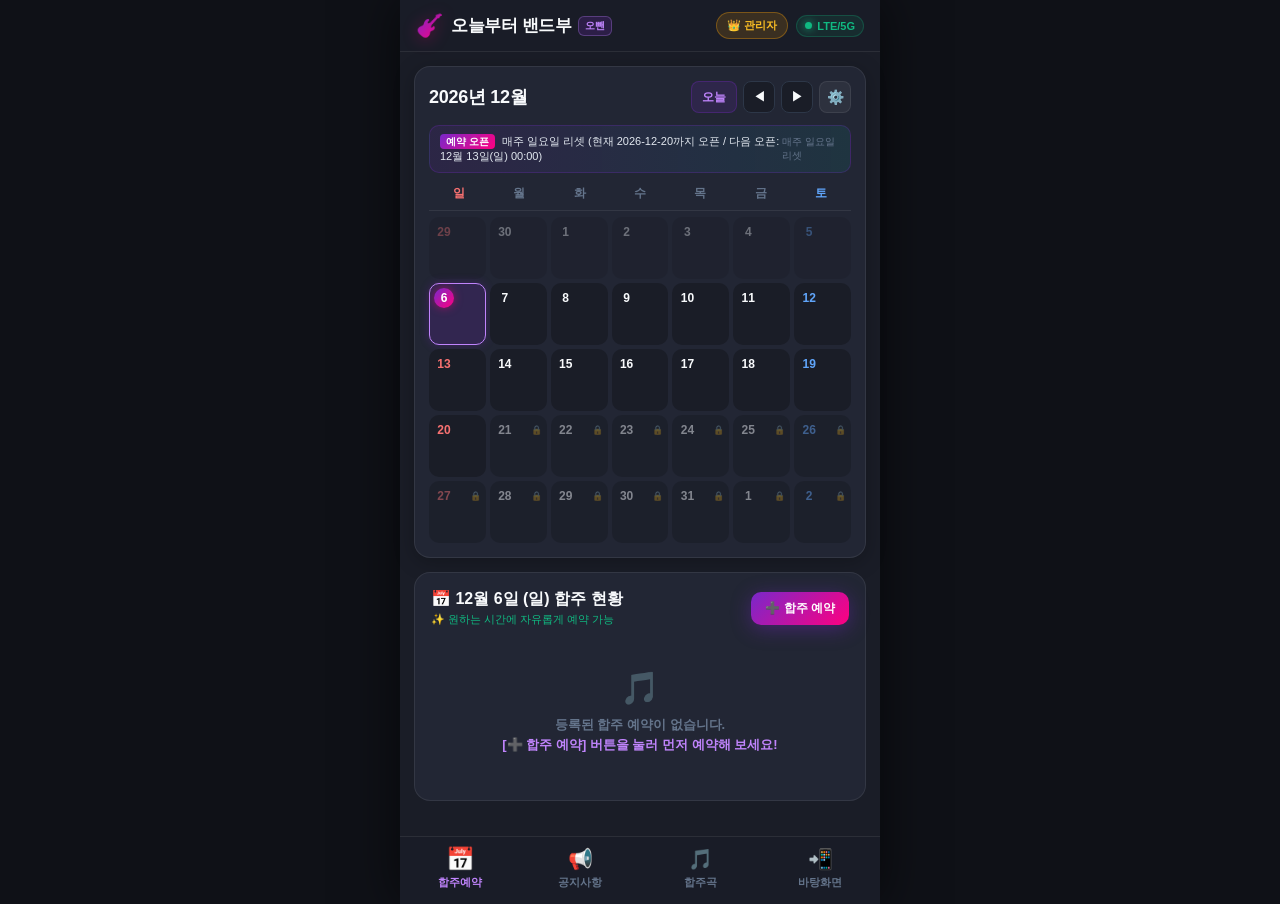
==== docs/index.html @ ef5bb864 "feat: host on GitHub Pages (/docs) for 0s cold-start instant loading without sleep mode" ====
<!DOCTYPE html>
<html lang="ko">
<head>
  <meta charset="UTF-8">
  <meta name="viewport" content="width=device-width, initial-scale=1.0, maximum-scale=5.0, user-scalable=yes, viewport-fit=cover">
  <title>오늘부터 밴드부 (오뺀) - 모바일 전용</title>
  <meta name="theme-color" content="#1a1d27">
  <link rel="icon" type="image/png" sizes="192x192" href="./icon-192.png">
  <link rel="apple-touch-icon" href="./apple-touch-icon.png">
  <link rel="apple-touch-icon" sizes="180x180" href="./apple-touch-icon.png">
  <link rel="apple-touch-icon" sizes="192x192" href="./icon-192.png">
  <link rel="stylesheet" href="style.css">
  <!-- 카카오톡 인앱 브라우저 감지 시 외부 브라우저(크롬/사파리)로 즉시 자동 탈출 -->
  <script>
    (function() {
      var ua = navigator.userAgent || '';
      var isApple = /iPhone|iPad|iPod/i.test(ua) || (/Macintosh/i.test(ua) && navigator.maxTouchPoints > 1);
      if (/KAKAOTALK/i.test(ua)) {
        var currentUrl = window.location.href;
        if (isApple) {
          window.location.href = 'kakaotalk://web/openExternal?url=' + encodeURIComponent(currentUrl);
          setTimeout(function() {
            try { window.location.href = 'kakaoweb://closeBrowser'; } catch(e) {}
          }, 300);
        } else if (/Android/i.test(ua)) {
          var cleanUrl = currentUrl.replace(/^https?:\/\//i, '');
          window.location.href = 'intent://' + cleanUrl + '#Intent;scheme=https;action=android.intent.action.VIEW;category=android.intent.category.BROWSABLE;package=com.android.chrome;end';
        }
      }
    })();
  </script>
</head>
<body>
  <div class="mobile-container">
    <!-- 카카오톡 인앱 브라우저 특별 알림 바 -->
    <div id="kakaoTopNoticeBar" style="display:none; background: linear-gradient(135deg, #fee500, #facc15); color: #111; padding: 10px 14px; margin: 10px 12px; border-radius: 12px; font-weight: 700; font-size: 13px; box-shadow: 0 4px 14px rgba(0,0,0,0.3); align-items: center; justify-content: space-between; gap: 8px;">
      <div style="line-height: 1.35;">
        <div>💬 카톡 브라우저 감지됨</div>
        <div style="font-size: 11px; font-weight: 500; color: #334155;">홈 화면 바로가기 자동 설치를 위해 전용 브라우저로 이동합니다.</div>
      </div>
      <button type="button" onclick="escapeKakaoToExternalBrowser()" style="background:#000; color:#fff; border:none; padding:7px 12px; border-radius:8px; font-weight:700; font-size:12px; white-space:nowrap; cursor:pointer;">
        🚀 전용 브라우저로 열기
      </button>
    </div>

    <!-- 상단 헤더 -->
    <header class="app-header">
      <div class="brand-wrapper">
        <div class="brand-logo">🎸</div>
        <div>
          <div style="display:flex; align-items:center; gap:6px;">
            <span class="brand-title">오늘부터 밴드부</span>
            <span class="brand-badge">오뺀</span>
          </div>
        </div>
      </div>
      <div class="header-actions-group">
        <button class="btn-admin-header" id="btnAdminLogin" onclick="openAdminLoginModal()">
          <span>👑 관리자</span>
        </button>
        <div class="admin-header-active" id="adminHeaderBadge">
          <span class="admin-badge-glow">👑 관리자 ON</span>
          <button class="btn-admin-config" onclick="openSettingsModal()" title="예약 오픈 기간 설정">⚙️ 기간설정</button>
          <button class="btn-admin-logout" onclick="logoutAdmin()">해제</button>
        </div>
        <div class="header-status" id="connectionStatus" onclick="openShareModal()">
          <span class="status-dot"></span>
          <span id="statusText">LTE/5G</span>
        </div>
      </div>
    </header>

    <!-- 1. 합주실 예약 탭 (월간 달력 그리드) -->
    <main id="tab-reservation" class="tab-content active">
      <!-- 캘린더 카드 -->
      <div class="calendar-card">
        <div class="calendar-nav-bar">
          <div class="calendar-month-title" id="calMonthTitle">2026년 10월</div>
          <div class="calendar-nav-controls">
            <button class="cal-today-btn" onclick="goToToday()">오늘</button>
            <button class="cal-nav-btn" onclick="changeMonth(-1)">◀</button>
            <button class="cal-nav-btn" onclick="changeMonth(1)">▶</button>
            <button class="cal-settings-btn" title="예약 기간 조건 설정" onclick="openSettingsModal()">⚙️</button>
          </div>
        </div>

        <!-- 예약 오픈 윈도우 안내 배너 -->
        <div class="calendar-window-info">
          <div>
            <span class="window-badge">예약 오픈</span>
            <span style="margin-left:4px;" id="windowNoticeText">일요일 기준 2주(다음 주 토요일까지)</span>
          </div>
          <div style="font-size:10px; color:var(--text-dim);">매주 일요일 리셋</div>
        </div>

        <!-- 요일 헤더 -->
        <div class="calendar-weekdays">
          <div>일</div>
          <div>월</div>
          <div>화</div>
          <div>수</div>
          <div>목</div>
          <div>금</div>
          <div>토</div>
        </div>

        <!-- 날짜 그리드 -->
        <div class="calendar-days-grid" id="calDaysGrid">
          <!-- JS로 동적 렌더링 -->
        </div>
      </div>

      <!-- 선택된 일자 상세 현황 패널 -->
      <div class="day-detail-panel">
        <div class="day-detail-header">
          <div>
            <div class="day-detail-title" id="selectedDateTitle">📅 예약 현황</div>
            <div class="day-detail-sub" id="selectedDateSub">일자를 선택해 주세요</div>
          </div>
          <button class="btn-book-primary" id="btnBookSlot" onclick="openBookingModalForSelectedDate()">
            <span>➕ 합주 예약</span>
          </button>
        </div>

        <!-- 예약 타임라인 목록 -->
        <div class="timeline-card-list" id="dayTimelineList">
          <div class="empty-state">
            <div class="empty-icon">⏳</div>
            <div class="empty-text">합주실 예약 일정을 불러오는 중입니다...</div>
          </div>
        </div>
      </div>
    </main>

    <!-- 2. 공지사항 탭 -->
    <main id="tab-notices" class="tab-content">
      <div class="section-header">
        <div class="section-title">📢 밴드부 공지사항</div>
        <button class="section-action-btn" onclick="openNoticeModal()">
          <span>✏️ 공지 작성</span>
        </button>
      </div>
      <div class="notice-list" id="noticeList">
        <!-- JS 렌더링 -->
      </div>
    </main>

    <!-- 3. 합주곡(세트리스트) 탭 -->
    <main id="tab-setlist" class="tab-content">
      <div class="section-header">
        <div class="section-title">🎵 합주곡 레퍼토리</div>
        <button class="section-action-btn" onclick="openSetlistModal()">
          <span>➕ 곡 추가</span>
        </button>
      </div>
      <div id="setlistContainer">
        <!-- JS 렌더링 -->
      </div>
    </main>

    <!-- 하단 바텀 네비게이션 바 -->
    <nav class="bottom-nav">
      <div class="nav-item active" data-tab="tab-reservation" onclick="switchTab('tab-reservation', this)">
        <div class="nav-icon">📅</div>
        <div>합주예약</div>
      </div>
      <div class="nav-item" data-tab="tab-notices" onclick="switchTab('tab-notices', this)">
        <div class="nav-icon">📢</div>
        <div>공지사항</div>
      </div>
      <div class="nav-item" data-tab="tab-setlist" onclick="switchTab('tab-setlist', this)">
        <div class="nav-icon">🎵</div>
        <div>합주곡</div>
      </div>
      <div class="nav-item" id="navItemShortcut" onclick="handleShortcutNavClick()">
        <div class="nav-icon">📲</div>
        <div>바탕화면</div>
      </div>
    </nav>
  </div>

  <!-- [모달 1] 합주실 예약 등록 및 수정 모달 (자유 시간 선택 + 팀명 직접 입력) -->
  <div class="modal-overlay" id="bookingModal">
    <div class="bottom-sheet">
      <div class="sheet-header">
        <div class="sheet-title" id="bookingModalTitle">🎸 합주실 예약 등록</div>
        <button class="sheet-close-btn" onclick="closeModal('bookingModal')">✕</button>
      </div>
      <form id="bookingForm" onsubmit="submitBooking(event)">
        <input type="hidden" id="editBookingId" value="">
        <div id="editBookingNotice" style="display:none; margin-bottom:12px; padding:10px 12px; border-radius:10px; background:rgba(56, 189, 248, 0.12); border:1px solid rgba(56, 189, 248, 0.4); font-size:12px; color:#38bdf8; font-weight:700; line-height:1.5;">
          ✏️ 예약 시 설정한 <strong>4자리 비밀번호(PIN)</strong>를 입력하시면 날짜·시간·팀명·예약자명을 자유롭게 수정할 수 있습니다.
        </div>
        <div class="form-group">
          <label class="form-label">예약 날짜</label>
          <input type="date" class="form-input" id="bookDate" onchange="onBookingDateChange()" required>
        </div>

        <!-- 당일 이미 예약된 시간대 알림 박스 -->
        <div id="modalBookedSlotsAlert" style="margin-bottom:12px; font-size:12px; padding:10px 12px; border-radius:10px; background:rgba(255,255,255,0.05); border:1px solid var(--border-light); line-height:1.5;"></div>

        <!-- 자유 시간 선택 -->
        <div class="form-row">
          <div class="form-group">
            <label class="form-label">시작 시간</label>
            <select class="form-select" id="bookStartTime" onchange="onStartTimeChange()" required></select>
          </div>
          <div class="form-group">
            <label class="form-label">종료 시간</label>
            <select class="form-select" id="bookEndTime" onchange="validateSelectedTimeRange()" required></select>
          </div>
        </div>

        <!-- 시간 유효성 및 겹침 안내 메시지 -->
        <div id="timeValidationMessage" style="font-size:12px; font-weight:700; margin-top:-6px; margin-bottom:10px; min-height:18px;"></div>

        <!-- 시간 퀵 선택 버튼 (1시간, 1.5시간, 2시간, 3시간) -->
        <div class="form-group" style="margin-top:-6px;">
          <div style="font-size:11px; color:var(--text-dim); margin-bottom:4px;">⏱️ 예약 이용 시간 빠른 설정</div>
          <div class="time-duration-row">
            <button type="button" class="time-dur-btn" onclick="setQuickDuration(60)">1시간</button>
            <button type="button" class="time-dur-btn" onclick="setQuickDuration(90)">1.5시간</button>
            <button type="button" class="time-dur-btn" onclick="setQuickDuration(120)">2시간</button>
            <button type="button" class="time-dur-btn" onclick="setQuickDuration(180)">3시간</button>
          </div>
        </div>

        <!-- 예약자 이름 & 팀명 직접 입력 -->
        <div class="form-row">
          <div class="form-group">
            <label class="form-label">예약자 성함</label>
            <input type="text" class="form-input" id="bookMemberName" placeholder="예: 홍길동" required>
          </div>
          <div class="form-group">
            <div style="display:flex; justify-content:space-between; align-items:center; margin-bottom:4px;">
              <label class="form-label" style="margin-bottom:0;">팀명</label>
              <button type="button" class="btn-chip-edit" onclick="openTeamChipsModal()" title="팀명 목록 관리자 수정">✏️ 수정</button>
            </div>
            <select class="form-select" id="bookBandTeam" onchange="onBandTeamChange()" required>
              <!-- JS 동적 렌더링 -->
            </select>
          </div>
        </div>

        <div class="form-group">
          <label class="form-label" id="bookingPinLabel">🔒 본인 확인 비밀번호 (PIN 숫자 4자리)</label>
          <input type="password" maxlength="4" pattern="\d{4}" class="form-input" id="bookPin" placeholder="수정·취소 시 사용할 숫자 4자리" required>
        </div>

        <button type="submit" class="btn-submit" id="btnSubmitBooking">예약 완료하기</button>
      </form>
    </div>
  </div>

  <!-- [모달 2] 예약 취소 확인 모달 -->
  <div class="modal-overlay" id="cancelModal">
    <div class="bottom-sheet">
      <div class="sheet-header">
        <div class="sheet-title">🗑️ 합주실 예약 취소</div>
        <button class="sheet-close-btn" onclick="closeModal('cancelModal')">✕</button>
      </div>
      <form id="cancelForm" onsubmit="submitCancel(event)">
        <input type="hidden" id="cancelResId">
        <div style="font-size:14px; color:var(--text-sub); margin-bottom:14px;" id="cancelTargetDesc">
          예약을 취소하시겠습니까?
        </div>
        <div class="form-group">
          <label class="form-label">예약 시 등록한 4자리 비밀번호(PIN)</label>
          <input type="password" maxlength="4" pattern="\d{4}" class="form-input" id="cancelPin" placeholder="숫자 4자리" required>
        </div>
        <button type="submit" class="btn-submit" style="background:#ef4444; box-shadow:none;">예약 취소 확인</button>
      </form>
    </div>
  </div>

  <!-- [모달 3] 관리자 예약 조건 설정 모달 (2주 룰 수정) -->
  <div class="modal-overlay" id="settingsModal">
    <div class="bottom-sheet">
      <div class="sheet-header">
        <div class="sheet-title">⚙️ 관리자 예약 기간 조건 설정</div>
        <button class="sheet-close-btn" onclick="closeModal('settingsModal')">✕</button>
      </div>
      <form id="settingsForm" onsubmit="submitSettings(event)">
        <div style="font-size:12px; color:var(--text-sub); margin-bottom:12px; line-height:1.5;">
          매주 일요일에 리셋되어 다음 주까지의 합주실 예약이 순차 오픈되는 기간 규칙을 설정합니다.
        </div>
        <div class="form-group">
          <label class="form-label">예약 오픈 범위 (주차 수)</label>
          <div class="quick-chip-group" style="margin-bottom:8px;">
            <button type="button" class="quick-chip" onclick="document.getElementById('cfgOpenWeeks').value='2'">2주 (기본)</button>
            <button type="button" class="quick-chip" onclick="document.getElementById('cfgOpenWeeks').value='3'">3주 (추천)</button>
            <button type="button" class="quick-chip" onclick="document.getElementById('cfgOpenWeeks').value='4'">4주 (1달)</button>
            <button type="button" class="quick-chip" onclick="document.getElementById('cfgOpenWeeks').value='52'">전체 오픈</button>
          </div>
          <select class="form-select" id="cfgOpenWeeks">
            <option value="1">1주 (당일이 속한 주 토요일까지)</option>
            <option value="2" selected>2주 (달력상 2줄: 이번 주 + 다음 주 토요일까지 / 기본값)</option>
            <option value="3">3주 (달력상 3줄: 다다음 주 토요일까지)</option>
            <option value="4">4주 (달력상 4줄: 한 달 전체)</option>
            <option value="8">8주 (두 달 전체 오픈)</option>
            <option value="52">52주 (1년 전체 상시 오픈)</option>
          </select>
        </div>
        <div class="form-group">
          <label class="form-label">리셋 기준 요일</label>
          <select class="form-select" id="cfgResetDay">
            <option value="0" selected>일요일 (기본값: 매주 일요일에 다음 주 오픈)</option>
            <option value="1">월요일 (매주 월요일에 오픈)</option>
          </select>
        </div>
        <div class="form-group">
          <label class="form-label">🔑 카카오 JavaScript 키 (카톡 바로 연동용)</label>
          <input type="text" class="form-input" id="cfgKakaoJsKey" placeholder="카카오 디벨로퍼스에서 발급받은 JS 키">
          <div style="font-size:11px; color:var(--text-dim); margin-top:4px; line-height:1.4;">
            ※ 등록 시 카카오톡 앱이 직접 실행되어 <strong>채팅방/친구 선택 창</strong>이 바로 열립니다.
          </div>
        </div>
        <div class="form-group">
          <label class="form-label">🔒 관리자 확인 비밀번호 (PIN)</label>
          <input type="password" maxlength="4" class="form-input" id="cfgAdminPin" placeholder="기본 관리자 PIN: 9999" required>
        </div>
        <button type="submit" class="btn-submit">설정 저장하기</button>
      </form>
    </div>
  </div>

  <!-- [모달 4] 새 공지 작성 모달 -->
  <div class="modal-overlay" id="noticeModal">
    <div class="bottom-sheet">
      <div class="sheet-header">
        <div class="sheet-title">📢 새 공지사항 등록</div>
        <button class="sheet-close-btn" onclick="closeModal('noticeModal')">✕</button>
      </div>
      <form id="noticeForm" onsubmit="submitNotice(event)">
        <div class="form-group">
          <label class="form-label">분류</label>
          <select class="form-select" id="noticeCategory">
            <option value="필독">📌 필독</option>
            <option value="합주">🎵 합주 일정</option>
            <option value="회비">💰 회비 공지</option>
            <option value="행사">🎉 공연/행사</option>
            <option value="일반">💬 일반 공지</option>
          </select>
        </div>
        <div class="form-group">
          <label class="form-label">공지 제목</label>
          <input type="text" class="form-input" id="noticeTitle" placeholder="공지 제목을 입력해 주세요" required>
        </div>
        <div class="form-group">
          <label class="form-label">공지 내용</label>
          <textarea class="form-textarea" id="noticeContent" rows="5" placeholder="공지 내용을 입력해 주세요" required></textarea>
        </div>
        <div class="form-row">
          <div class="form-group">
            <label class="form-label">작성자</label>
            <input type="text" class="form-input" id="noticeAuthor" placeholder="예: 밴드장" required>
          </div>
          <div class="form-group">
            <label class="form-label">작성자 PIN (4자리)</label>
            <input type="password" maxlength="4" class="form-input" id="noticePin" placeholder="삭제용 4자리" required>
          </div>
        </div>
        <div class="form-group" style="display:flex; align-items:center; gap:8px;">
          <input type="checkbox" id="noticeIsPinned" style="width:18px; height:18px; accent-color:var(--accent-purple);">
          <label for="noticeIsPinned" style="font-size:13px; font-weight:700;">상단 중요 공지로 고정 (PIN)</label>
        </div>
        <button type="submit" class="btn-submit">공지 등록하기</button>
      </form>
    </div>
  </div>

  <!-- [모달 5] 새 곡 추가 모달 -->
  <div class="modal-overlay" id="setlistModal">
    <div class="bottom-sheet">
      <div class="sheet-header">
        <div class="sheet-title">🎵 연습곡 추가</div>
        <button class="sheet-close-btn" onclick="closeModal('setlistModal')">✕</button>
      </div>
      <form id="setlistForm" onsubmit="submitSetlist(event)">
        <div class="form-row">
          <div class="form-group">
            <label class="form-label">곡명</label>
            <input type="text" class="form-input" id="songTitle" placeholder="예: 나는 나비" required>
          </div>
          <div class="form-group">
            <label class="form-label">아티스트</label>
            <input type="text" class="form-input" id="songArtist" placeholder="예: YB" required>
          </div>
        </div>
        <div class="form-row">
          <div class="form-group">
            <label class="form-label">Key (키)</label>
            <input type="text" class="form-input" id="songKey" placeholder="예: A, 원키">
          </div>
          <div class="form-group">
            <label class="form-label">템포 (BPM)</label>
            <input type="text" class="form-input" id="songTempo" placeholder="예: 130 BPM">
          </div>
        </div>
        <div class="form-group">
          <label class="form-label">유튜브 참고 영상 링크</label>
          <input type="url" class="form-input" id="songYoutube" placeholder="https://www.youtube.com/...">
        </div>
        <div class="form-group">
          <label class="form-label">악보 / 코드 링크</label>
          <input type="url" class="form-input" id="songSheet" placeholder="악보 또는 코드 링크 URL">
        </div>
        <div class="form-group">
          <label class="form-label">파트별 메모</label>
          <input type="text" class="form-input" id="songMemo" placeholder="예: 인트로 건반 솔로, 베이스 드롭">
        </div>
        <button type="submit" class="btn-submit">곡 등록하기</button>
      </form>
    </div>
  </div>

  <!-- [모달 7] LTE/5G 접속 안내 모달 -->
  <div class="modal-overlay" id="shareModal">
    <div class="bottom-sheet">
      <div class="sheet-header">
        <div class="sheet-title">🌐 밴드부 모바일 링크 안내</div>
        <button class="sheet-close-btn" onclick="closeModal('shareModal')">✕</button>
      </div>
      <div style="font-size:13px; line-height:1.6; color:var(--text-sub);">
        <p style="margin-bottom:10px;">
          <strong style="color:var(--text-main);">🔒 인프라 100% 완전 분리:</strong><br>
          기존 배송스케줄 시스템과 일절 간섭 없는 24시간 독립 클라우드 서버입니다.
        </p>
        <div style="background:var(--bg-secondary); border:1px solid var(--border-color); border-radius:10px; padding:12px; margin-bottom:12px;">
          <div style="font-size:12px; font-weight:700; color:var(--accent-cyan); margin-bottom:4px;">📱 현재 접속 중인 링크</div>
          <div style="font-size:12px; color:var(--text-main); word-break:break-all;" id="cloudUrlDisplay">
            브라우저 주소창 링크를 복사하여 밴드부 단톡방에 공유하세요!
          </div>
        </div>
      </div>
    </div>
  </div>

  <!-- [모달 8] 관리자 모드 인증 모달 -->
  <div class="modal-overlay" id="adminLoginModal">
    <div class="bottom-sheet">
      <div class="sheet-header">
        <div class="sheet-title">👑 관리자 모드 활성화</div>
        <button class="sheet-close-btn" onclick="closeModal('adminLoginModal')">✕</button>
      </div>
      <form id="adminLoginForm" onsubmit="submitAdminLogin(event)">
        <div style="font-size:13px; color:var(--text-sub); margin-bottom:14px; line-height:1.5;">
          관리자 비밀번호를 입력하시면 <strong>합주 강제 취소</strong> 및 <strong>예약 오픈 기간 설정</strong> 권한이 활성화됩니다.
        </div>
        <div class="form-group">
          <label class="form-label">관리자 비밀번호 (PIN)</label>
          <input type="password" maxlength="4" class="form-input" id="adminInputPin" placeholder="기본 PIN: 9999" required autofocus>
        </div>
        <button type="submit" class="btn-submit" style="background:linear-gradient(135deg, #f59e0b 0%, #ef4444 100%);">관리자 모드 실행</button>
      </form>
    </div>
  </div>

  <!-- [모달 9] 팀명 빠른 선택 메뉴 수정 모달 -->
  <div class="modal-overlay" id="teamChipsModal">
    <div class="bottom-sheet">
      <div class="sheet-header">
        <div class="sheet-title">🏷️ 팀명 빠른 선택 메뉴 수정</div>
        <button class="sheet-close-btn" onclick="closeModal('teamChipsModal')">✕</button>
      </div>
      <form id="teamChipsForm" onsubmit="submitTeamChips(event)">
        <div style="font-size:12px; color:var(--text-sub); margin-bottom:12px; line-height:1.5;">
          합주실 예약 창에 노출될 팀명 버튼 목록을 <strong>쉼표(,)</strong>로 구분하여 입력해 주세요.<br>
          (예: <code>전체합주, 정기 1팀, 주말팀, A팀, 개인연습</code>)
        </div>
        <div class="form-group">
          <label class="form-label">팀명/소속 메뉴 목록 (쉼표 구분)</label>
          <textarea class="form-input" id="inputQuickTeams" rows="3" placeholder="예: 전체합주, 정기 1팀, 주말팀, A팀, 개인연습" required style="resize:none; font-size:13px; line-height:1.5;"></textarea>
        </div>
        <div class="form-group" id="groupTeamChipsPin">
          <label class="form-label">🔒 관리자 확인 비밀번호 (PIN)</label>
          <input type="password" maxlength="4" class="form-input" id="inputTeamChipsPin" placeholder="기본 관리자 PIN: 9999" required>
        </div>
        <button type="submit" class="btn-submit">메뉴 저장하기</button>
      </form>
    </div>
  </div>

  <!-- [모달 10] 합주실 예약 완료 및 카카오톡 공유 모달 -->
  <div class="modal-overlay" id="bookingSuccessModal">
    <div class="bottom-sheet" style="text-align: center;">
      <div class="sheet-header" style="justify-content: center; position: relative;">
        <div class="sheet-title" style="font-size: 18px; color: var(--accent-cyan);">🎉 합주실 예약 완료!</div>
        <button class="sheet-close-btn" style="position: absolute; right: 0;" onclick="closeModal('bookingSuccessModal')">✕</button>
      </div>
      <div class="booking-success-card" id="bookingSuccessSummary">
        <!-- JS 동적 렌더링 -->
      </div>
      <div style="display: flex; flex-direction: column; gap: 10px; margin-top: 18px;">
        <button type="button" class="btn-kakao-share" onclick="shareCurrentBookingSuccess()">
          <span style="font-size: 17px;">💬</span> 카카오톡으로 공유하기
        </button>
        <button type="button" class="btn-close-gray" onclick="closeModal('bookingSuccessModal')">
          닫기
        </button>
      </div>
    </div>
  </div>

  <!-- [모달 8] 바탕화면 바로가기 선택 모달 (순수 크롬 바로가기 / 사파리 바로가기) -->
  <div class="modal-overlay" id="shortcutModal">
    <div class="bottom-sheet shortcut-sheet">
      <div class="sheet-header">
        <div class="sheet-title">📲 바탕화면 바로가기 추가</div>
        <button class="sheet-close" onclick="closeModal('shortcutModal')">✕</button>
      </div>
      <div class="modal-body" style="padding: 16px 20px 24px;">
        <div class="shortcut-hero-card">
          <img src="./icon.svg" alt="오뺀" class="shortcut-hero-icon">
          <div class="shortcut-hero-info">
            <div class="shortcut-hero-title">오늘부터 밴드부 (오뺀)</div>
            <div class="shortcut-hero-sub">앱 설치 없이, 크롬·사파리 브라우저 바로가기로 바탕화면에 깔끔하게 등록됩니다.</div>
          </div>
        </div>

        <!-- 카카오톡 인앱 브라우저 특별 알림 -->
        <div class="shortcut-kakao-tip" id="shortcutKakaoTip" style="display: none; margin-top: 10px;">
          <div style="font-size: 13px; font-weight: 800; color: #facc15; margin-bottom: 4px;">
            💬 카카오톡 인앱 브라우저 감지됨
          </div>
          <div style="font-size: 12px; color: #cbd5e1; line-height: 1.5;">
            아래 버튼을 누르시면 크롬/사파리로 자동 이동합니다!
          </div>
        </div>

        <!-- 순수 바로가기 선택창: 1. 크롬 바로가기 / 2. 사파리 바로가기 -->
        <div class="shortcut-choice-container" style="display: flex; flex-direction: column; gap: 12px; margin: 16px 0 14px;">
          <!-- 1. 크롬 바로가기 -->
          <button type="button" class="btn-shortcut-option-chrome" id="btnAutoInstall" onclick="executeChromeShortcut()">
            <span style="font-size: 26px;" id="btnAutoInstallIcon">🌐</span>
            <div style="flex: 1; text-align: left;">
              <div style="font-size: 16px; font-weight: 800; color: #4ade80;" id="btnAutoInstallText">크롬 바로가기</div>
              <div style="font-size: 12px; color: #cbd5e1; margin-top: 2px;">앱 설치 없이 크롬 마크가 달린 순수 바로가기 추가</div>
            </div>
            <span style="font-size: 16px; color: #4ade80; opacity: 0.9;">➔</span>
          </button>

          <!-- 2. 사파리 바로가기 -->
          <button type="button" class="btn-shortcut-option-safari" id="btnSafariShortcut" onclick="executeSafariShortcut()">
            <span style="font-size: 26px;">🍎</span>
            <div style="flex: 1; text-align: left;">
              <div style="font-size: 16px; font-weight: 800; color: #38bdf8;">사파리 바로가기</div>
              <div style="font-size: 12px; color: #cbd5e1; margin-top: 2px;">아이폰/아이패드 사파리 홈 화면 추가 이미지 보기</div>
            </div>
            <span style="font-size: 16px; color: #38bdf8; opacity: 0.9;">➔</span>
          </button>
        </div>

        <!-- 보조 안내 토글 (WTT 호환 유지) -->
        <button type="button" class="btn-shortcut-action-guide" id="btnToggleGuide" onclick="toggleShortcutGuide()" style="display:none;">
          <span id="guideArrowIcon">▼</span>
        </button>
        <div class="shortcut-guide-box" id="shortcutGuideBox" style="display: none;"></div>

        <button type="button" class="btn-shortcut-secondary" onclick="closeModal('shortcutModal')">
          닫기
        </button>
      </div>
    </div>
  </div>

  <!-- [모달 9] 사파리 바로가기 스크린샷 모달 (1번 스크린샷 표출 + 터치 확대 지원) -->
  <div class="modal-overlay" id="iosInstallGuideModal">
    <div class="bottom-sheet ios-guide-sheet" style="max-height: 94vh; overflow-y: auto; max-width: 540px; width: 100%;">
      <div class="sheet-header" style="padding: 14px 14px 10px;">
        <div class="sheet-title">🍎 사파리(Safari) 바로가기 추가 방법</div>
        <button class="sheet-close" onclick="closeModal('iosInstallGuideModal')">✕</button>
      </div>
      <div class="modal-body" style="padding: 10px 10px 20px; text-align: center;">
        <div id="iosKakaoAlert" style="display: none; background: linear-gradient(135deg, #fee500, #facc15); color: #000; padding: 12px 14px; border-radius: 12px; margin-bottom: 12px; text-align: left;">
          <div style="font-size: 13px; font-weight: 800; margin-bottom: 6px;">💬 카톡에서는 사파리로 먼저 열어주세요!</div>
          <button type="button" onclick="escapeKakaoToExternalBrowser('safari')" style="width: 100%; background: #000; color: #fff; border: none; padding: 10px; border-radius: 8px; font-weight: 800; font-size: 13px; cursor: pointer;">
            🚀 사파리(Safari)로 바로 열기
          </button>
        </div>

        <div style="font-size: 14px; font-weight: 800; color: #38bdf8; margin-bottom: 8px;">
          1번 [공유 📤] 터치 ➔ 2번 [+ 홈 화면에 추가] 터치!
        </div>

        <!-- 확대 안내 및 원터치 확대 버튼 -->
        <div style="display: flex; gap: 8px; justify-content: center; margin-bottom: 8px;">
          <button type="button" class="btn-manual-zoom-trigger" onclick="openImageZoom('./safari-guide.jpg', '사파리 바로가기 추가 방법 (우측 메뉴 확대)', 2.2, 'right')">
            🔍 1·2번 표시 부분 크게 확대보기
          </button>
          <button type="button" class="btn-manual-zoom-trigger secondary" onclick="openImageZoom('./safari-guide.jpg', '사파리 바로가기 추가 방법', 1.5, 'center')">
            🖼️ 전체 사진 확대
          </button>
        </div>

        <!-- 사용자 첨부 1번 스크린샷 (좌측 불필요한 여백 제거 후 핵심 메뉴 1.6배 크게 기본 표출 + 터치 시 전체화면 확대 뷰어 실행) -->
        <div class="manual-zoomable-card" onclick="openImageZoom('./safari-guide.jpg', '사파리 바로가기 추가 방법 (우측 메뉴 확대)', 2.2, 'right')" style="border-radius: 14px; overflow: hidden; border: 2px solid rgba(56, 189, 248, 0.65); box-shadow: 0 8px 25px rgba(0, 0, 0, 0.5); margin-bottom: 14px; background: #000; position: relative; cursor: zoom-in;">
          <img src="./safari-guide.jpg" alt="사파리 바로가기 추가 방법 스크린샷" style="width: 158%; max-width: none; margin-left: -58%; height: auto; display: block;">
          <div class="manual-zoom-badge">🔍 사진을 터치하면 전체화면으로 확대됩니다</div>
        </div>

        <button type="button" class="btn-shortcut-primary" onclick="closeModal('iosInstallGuideModal')" style="margin-top: 4px;">
          확인 (닫기)
        </button>
      </div>
    </div>
  </div>

  <!-- [모달 11] 크롬(Chrome) 순수 바로가기 안내 모달 (첨부 3단계 스크린샷 표출 + 터치 확대 지원) -->
  <iframe id="iosProfileDownloadFrame" style="display:none; width:0; height:0; border:0;"></iframe>
  <div class="modal-overlay" id="iosProfileCompleteModal">
    <div class="bottom-sheet ios-guide-sheet" style="max-height: 94vh; overflow-y: auto; max-width: 540px; width: 100%;">
      <div class="sheet-header" style="padding: 14px 14px 10px;">
        <div class="sheet-title">🌐 크롬(Chrome) 바로가기 추가 방법</div>
        <button class="sheet-close" onclick="closeModal('iosProfileCompleteModal')">✕</button>
      </div>
      <div class="modal-body" style="padding: 10px 10px 20px; text-align: center;">
        <div style="font-size: 12px; font-weight: 700; color: #fde047; background: rgba(250, 204, 21, 0.12); border: 1px solid rgba(250, 204, 21, 0.35); border-radius: 10px; padding: 8px 10px; margin-bottom: 12px;">
          🔍 각 설명 사진을 터치하시면 전체화면으로 크게 확대해서 보실 수 있습니다!
        </div>

        <!-- 1단계 스크린샷 -->
        <div style="text-align: left; margin-bottom: 16px;">
          <div style="display: flex; align-items: center; justify-content: space-between; margin-bottom: 6px;">
            <div style="font-size: 14px; font-weight: 800; color: #4ade80;">
              1️⃣ 크롬 우측 상단 점 3개 메뉴 [ ⋮ ] 터치
            </div>
            <button type="button" class="btn-step-zoom" onclick="openImageZoom('./chrome-guide-1.jpg', '1단계: 우측 상단 점 3개 메뉴 [⋮] 터치', 1.8, 'top-right')">🔍 확대</button>
          </div>
          <div class="manual-zoomable-card" onclick="openImageZoom('./chrome-guide-1.jpg', '1단계: 우측 상단 점 3개 메뉴 [⋮] 터치', 1.8, 'top-right')" style="border-radius: 12px; overflow: hidden; border: 2px solid rgba(74, 222, 128, 0.55); box-shadow: 0 6px 20px rgba(0, 0, 0, 0.45); background: #000; position: relative; cursor: zoom-in;">
            <img src="./chrome-guide-1.jpg" alt="1단계: 점 3개 메뉴 터치" style="width: 100%; height: auto; display: block;">
            <div class="manual-zoom-badge">🔍 터치하여 크게 확대</div>
          </div>
        </div>

        <!-- 2단계 스크린샷 -->
        <div style="text-align: left; margin-bottom: 16px;">
          <div style="display: flex; align-items: center; justify-content: space-between; margin-bottom: 6px;">
            <div style="font-size: 14px; font-weight: 800; color: #4ade80;">
              2️⃣ 메뉴에서 [설치 및 바로가기 만들기] 터치
            </div>
            <button type="button" class="btn-step-zoom" onclick="openImageZoom('./chrome-guide-2.jpg', '2단계: [설치 및 바로가기 만들기] 터치', 1.8, 'bottom')">🔍 확대</button>
          </div>
          <div class="manual-zoomable-card" onclick="openImageZoom('./chrome-guide-2.jpg', '2단계: [설치 및 바로가기 만들기] 터치', 1.8, 'bottom')" style="border-radius: 12px; overflow: hidden; border: 2px solid rgba(74, 222, 128, 0.55); box-shadow: 0 6px 20px rgba(0, 0, 0, 0.45); background: #000; position: relative; cursor: zoom-in;">
            <img src="./chrome-guide-2.jpg" alt="2단계: 설치 및 바로가기 만들기 터치" style="width: 100%; height: auto; display: block;">
            <div class="manual-zoom-badge">🔍 터치하여 크게 확대</div>
          </div>
        </div>

        <!-- 3단계 스크린샷 -->
        <div style="text-align: left; margin-bottom: 16px;">
          <div style="display: flex; align-items: center; justify-content: space-between; margin-bottom: 6px;">
            <div style="font-size: 14px; font-weight: 800; color: #4ade80;">
              3️⃣ [바로가기 만들기] 터치!
            </div>
            <button type="button" class="btn-step-zoom" onclick="openImageZoom('./chrome-guide-3.jpg', '3단계: [바로가기 만들기] 터치', 1.8, 'center')">🔍 확대</button>
          </div>
          <div class="manual-zoomable-card" onclick="openImageZoom('./chrome-guide-3.jpg', '3단계: [바로가기 만들기] 터치', 1.8, 'center')" style="border-radius: 12px; overflow: hidden; border: 2px solid rgba(74, 222, 128, 0.55); box-shadow: 0 6px 20px rgba(0, 0, 0, 0.45); background: #000; position: relative; cursor: zoom-in;">
            <img src="./chrome-guide-3.jpg" alt="3단계: 바로가기 만들기 터치" style="width: 100%; height: auto; display: block;">
            <div class="manual-zoom-badge">🔍 터치하여 크게 확대</div>
          </div>
        </div>

        <button type="button" class="btn-shortcut-primary" onclick="closeModal('iosProfileCompleteModal')" style="background: linear-gradient(135deg, #16a34a, #15803d); width: 100%;">
          확인 (닫기)
        </button>
      </div>
    </div>
  </div>

  <!-- [모달 12] 매뉴얼 이미지 전체화면 핀치/터치 줌 뷰어 모달 -->
  <div class="image-zoom-overlay" id="imageZoomModal">
    <div class="image-zoom-header">
      <div class="image-zoom-title" id="imageZoomTitle">🔍 매뉴얼 확대 보기</div>
      <button type="button" class="image-zoom-close" onclick="closeImageZoom()">✕ 닫기</button>
    </div>
    <div class="image-zoom-hint">
      💡 손가락으로 상하좌우 이동하거나 두 손가락/하단 버튼으로 확대·축소하세요
    </div>
    <div class="image-zoom-viewport" id="imageZoomViewport">
      <div class="image-zoom-canvas" id="imageZoomCanvas">
        <img id="imageZoomTarget" src="" alt="확대 이미지" ondblclick="toggleDoubleTapZoom(event)">
      </div>
    </div>
    <div class="image-zoom-controls">
      <button type="button" class="btn-zoom-ctrl" onclick="adjustImageZoom(-0.5)">➖ 축소</button>
      <button type="button" class="btn-zoom-ctrl" id="btnZoomLevelText" onclick="setImageZoom(1)">100%</button>
      <button type="button" class="btn-zoom-ctrl highlight" onclick="setImageZoom(2.2)">🔍 2.2배</button>
      <button type="button" class="btn-zoom-ctrl" onclick="adjustImageZoom(0.6)">➕ 확대</button>
      <button type="button" class="btn-zoom-ctrl close" onclick="closeImageZoom()">닫기</button>
    </div>
  </div>

  <!-- 토스트 알림 메시지 (클립보드 복사 등) -->
  <div id="toastAlert" class="toast-alert"></div>

  <!-- [절전 모드] 서버 트래픽 & 배터리 절약 오버레이 -->
  <div id="sleepModeOverlay" class="sleep-mode-overlay" onclick="wakeFromSleep()">
    <div class="sleep-mode-card">
      <div style="font-size: 40px; margin-bottom: 12px;">🌙</div>
      <div style="font-size: 17px; font-weight: 800; color: var(--accent-cyan); margin-bottom: 8px;">절전 모드 작동 중</div>
      <div style="font-size: 13px; color: var(--text-sub); line-height: 1.6; margin-bottom: 16px;">
        10분 동안 조작이 없어 서버 트래픽과<br>스마트폰 배터리를 절약 중입니다.
      </div>
      <button type="button" class="btn-wake" onclick="wakeFromSleep()">
        ⚡ 화면을 터치하여 계속하기
      </button>
    </div>
  </div>

  <!-- 카카오톡 공식 공유 JavaScript SDK -->
  <script src="https://t1.kakaocdn.net/kakao_js_sdk/2.7.4/kakao.min.js"></script>
  <!-- Supabase 클라이언트 설정 및 직결 데이터 계층 (0.05초 즉시 로딩, 0초 절전모드) -->
  <script src="js/supabase-config.js"></script>
  <script src="js/oband-db.js"></script>
  <script src="app.js"></script>
</body>
</html>
---- docs/style.css ----
/* 오늘부터 밴드부 (오뺀) - 모바일 전용 프리미엄 테마 */
:root {
  --bg-primary: #0f1117;
  --bg-secondary: #1a1d27;
  --bg-card: #222634;
  --bg-card-hover: #2a3042;
  --accent-purple: #7928ca;
  --accent-cyan: #00dfd8;
  --accent-orange: #ff5722;
  --accent-gradient: linear-gradient(135deg, #7928ca 0%, #ff0080 100%);
  --accent-glow: 0 4px 20px rgba(121, 40, 202, 0.4);
  --text-main: #f8fafc;
  --text-sub: #94a3b8;
  --text-dim: #64748b;
  --border-color: #2d3748;
  --border-light: rgba(255, 255, 255, 0.08);
  --success: #10b981;
  --danger: #ef4444;
  --warning: #f59e0b;
  --safe-bottom: env(safe-area-inset-bottom, 16px);
}

* {
  box-sizing: border-box;
  margin: 0;
  padding: 0;
  -webkit-tap-highlight-color: transparent;
  font-family: -apple-system, BlinkMacSystemFont, "Pretendard", "Apple SD Gothic Neo", "Noto Sans KR", sans-serif;
}

body {
  background-color: var(--bg-primary);
  color: var(--text-main);
  min-height: 100vh;
  display: flex;
  justify-content: center;
  align-items: flex-start;
  overflow-x: hidden;
}

/* 모바일 뷰포트 컨테이너 (스마트폰 최적화) */
.mobile-container {
  width: 100%;
  max-width: 480px;
  min-height: 100vh;
  background-color: var(--bg-secondary);
  display: flex;
  flex-direction: column;
  position: relative;
  box-shadow: 0 0 50px rgba(0, 0, 0, 0.6);
  padding-bottom: calc(75px + var(--safe-bottom));
}

/* 상단 헤더 */
.app-header {
  position: sticky;
  top: 0;
  z-index: 50;
  background: rgba(26, 29, 39, 0.95);
  backdrop-filter: blur(12px);
  -webkit-backdrop-filter: blur(12px);
  border-bottom: 1px solid var(--border-light);
  padding: 12px 16px;
  display: flex;
  justify-content: space-between;
  align-items: center;
}

.brand-wrapper {
  display: flex;
  align-items: center;
  gap: 8px;
}

.brand-logo {
  font-size: 22px;
  background: var(--accent-gradient);
  -webkit-background-clip: text;
  -webkit-text-fill-color: transparent;
  filter: drop-shadow(0 2px 8px rgba(255, 0, 128, 0.3));
}

.brand-title {
  font-size: 17px;
  font-weight: 800;
  letter-spacing: -0.4px;
}

.brand-badge {
  font-size: 10px;
  background: rgba(121, 40, 202, 0.2);
  color: #c084fc;
  border: 1px solid rgba(192, 132, 252, 0.3);
  padding: 2px 6px;
  border-radius: 6px;
  font-weight: 700;
}

.header-status {
  display: flex;
  align-items: center;
  gap: 5px;
  font-size: 11px;
  color: var(--success);
  font-weight: 600;
  background: rgba(16, 185, 129, 0.1);
  padding: 4px 8px;
  border-radius: 20px;
  border: 1px solid rgba(16, 185, 129, 0.25);
  cursor: pointer;
}

.status-dot {
  width: 7px;
  height: 7px;
  background: var(--success);
  border-radius: 50%;
  box-shadow: 0 0 8px var(--success);
  animation: pulse 2s infinite;
}

@keyframes pulse {
  0% { transform: scale(0.95); opacity: 0.8; }
  50% { transform: scale(1.15); opacity: 1; }
  100% { transform: scale(0.95); opacity: 0.8; }
}

/* 탭 컨텐츠 영역 */
.tab-content {
  display: none;
  padding: 14px;
  animation: fadeIn 0.2s ease-in-out;
}

.tab-content.active {
  display: block;
}

@keyframes fadeIn {
  from { opacity: 0; transform: translateY(4px); }
  to { opacity: 1; transform: translateY(0); }
}

/* -------------------------------------------------------------
   섹션 헤더 및 우측 상단 액션 버튼 스타일 (공지작성, 곡추가, 부원등록)
------------------------------------------------------------- */
.section-header {
  display: flex;
  justify-content: space-between;
  align-items: center;
  margin-bottom: 14px;
  padding: 4px 0 10px 0;
  border-bottom: 1px solid var(--border-light);
}

.section-title {
  font-size: 17px;
  font-weight: 800;
  color: var(--text-main);
  display: flex;
  align-items: center;
  gap: 6px;
  letter-spacing: -0.3px;
}

.section-action-btn {
  background: var(--accent-gradient);
  color: #ffffff;
  border: none;
  font-size: 12px;
  font-weight: 800;
  padding: 7px 14px;
  border-radius: 20px;
  display: flex;
  align-items: center;
  gap: 5px;
  cursor: pointer;
  box-shadow: var(--accent-glow);
  transition: all 0.15s ease;
  white-space: nowrap;
}

.section-action-btn:hover {
  filter: brightness(1.1);
  box-shadow: 0 4px 16px rgba(255, 0, 128, 0.4);
}

.section-action-btn:active {
  transform: scale(0.95);
}

/* -------------------------------------------------------------
   월간 캘린더 (Monthly Calendar) 스타일
------------------------------------------------------------- */
.calendar-card {
  background: var(--bg-card);
  border: 1px solid var(--border-light);
  border-radius: 16px;
  padding: 14px;
  margin-bottom: 14px;
  box-shadow: 0 4px 20px rgba(0, 0, 0, 0.25);
  touch-action: pan-y;
  user-select: none;
  -webkit-user-select: none;
}

.calendar-nav-bar {
  display: flex;
  justify-content: space-between;
  align-items: center;
  margin-bottom: 12px;
}

.calendar-month-title {
  font-size: 18px;
  font-weight: 800;
  color: var(--text-main);
  letter-spacing: -0.3px;
}

.calendar-nav-controls {
  display: flex;
  align-items: center;
  gap: 6px;
}

.cal-nav-btn {
  background: var(--bg-secondary);
  border: 1px solid var(--border-color);
  color: var(--text-main);
  border-radius: 8px;
  width: 32px;
  height: 32px;
  display: flex;
  align-items: center;
  justify-content: center;
  font-size: 13px;
  cursor: pointer;
  transition: all 0.15s;
}

.cal-nav-btn:active {
  background: var(--bg-card-hover);
  transform: scale(0.95);
}

.cal-today-btn {
  background: rgba(121, 40, 202, 0.15);
  border: 1px solid rgba(121, 40, 202, 0.3);
  color: #c084fc;
  border-radius: 8px;
  padding: 0 10px;
  height: 32px;
  font-size: 12px;
  font-weight: 700;
  cursor: pointer;
}

.cal-settings-btn {
  background: rgba(255, 255, 255, 0.05);
  border: 1px solid var(--border-light);
  color: var(--text-sub);
  border-radius: 8px;
  width: 32px;
  height: 32px;
  display: flex;
  align-items: center;
  justify-content: center;
  font-size: 14px;
  cursor: pointer;
}

/* 캘린더 안내 배너 */
.calendar-window-info {
  background: linear-gradient(90deg, rgba(121, 40, 202, 0.12) 0%, rgba(0, 223, 216, 0.08) 100%);
  border: 1px solid rgba(121, 40, 202, 0.25);
  border-radius: 10px;
  padding: 8px 10px;
  font-size: 11px;
  color: #e2e8f0;
  display: flex;
  justify-content: space-between;
  align-items: center;
  margin-bottom: 12px;
}

.window-badge {
  background: var(--accent-gradient);
  color: white;
  padding: 2px 6px;
  border-radius: 4px;
  font-weight: 700;
  font-size: 10px;
}

/* 요일 헤더 */
.calendar-weekdays {
  display: grid;
  grid-template-columns: repeat(7, 1fr);
  text-align: center;
  font-size: 12px;
  font-weight: 700;
  color: var(--text-dim);
  padding-bottom: 8px;
  border-bottom: 1px solid var(--border-light);
  margin-bottom: 6px;
}

.calendar-weekdays div:first-child { color: #f87171; } /* 일요일 */
.calendar-weekdays div:last-child { color: #60a5fa; }  /* 토요일 */

/* 캘린더 날짜 그리드 */
.calendar-days-grid {
  display: grid;
  grid-template-columns: repeat(7, 1fr);
  gap: 4px;
}

.cal-day-cell {
  min-height: 62px;
  background: var(--bg-secondary);
  border: 1px solid transparent;
  border-radius: 10px;
  padding: 4px;
  display: flex;
  flex-direction: column;
  justify-content: flex-start;
  align-items: stretch;
  cursor: pointer;
  position: relative;
  transition: all 0.15s;
}

.cal-day-cell:active {
  transform: scale(0.97);
}

.cal-day-cell.other-month {
  opacity: 0.25;
}

.cal-day-header {
  display: flex;
  justify-content: space-between;
  align-items: center;
  margin-bottom: 3px;
}

.cal-day-num {
  font-size: 12px;
  font-weight: 700;
  color: var(--text-main);
  width: 20px;
  height: 20px;
  display: flex;
  align-items: center;
  justify-content: center;
  border-radius: 50%;
}

.cal-day-cell.is-sun .cal-day-num { color: #f87171; }
.cal-day-cell.is-sat .cal-day-num { color: #60a5fa; }

/* 오늘 날짜 표시 */
.cal-day-cell.is-today .cal-day-num {
  background: var(--accent-gradient);
  color: white !important;
  font-weight: 800;
  box-shadow: 0 0 8px rgba(255, 0, 128, 0.5);
}

/* 선택된 날짜 */
.cal-day-cell.selected {
  border-color: #c084fc;
  background: rgba(121, 40, 202, 0.18);
  box-shadow: 0 0 10px rgba(121, 40, 202, 0.3);
}

/* 예약 가능 기간 vs 잠금(미오픈) 상태 */
.cal-day-cell.is-locked {
  background: rgba(15, 17, 23, 0.6);
  opacity: 0.45;
  cursor: not-allowed;
}

.cal-day-cell.is-locked .cal-day-header::after {
  content: "🔒";
  font-size: 9px;
  opacity: 0.7;
}

.cal-day-cell.is-past {
  opacity: 0.35;
}

/* 예약 칩 / 뱃지 */
.cal-res-container {
  display: flex;
  flex-direction: column;
  gap: 2px;
  overflow: hidden;
}

.cal-res-pill {
  background: rgba(121, 40, 202, 0.3);
  border: 1px solid rgba(192, 132, 252, 0.4);
  color: #f1f5f9;
  font-size: 9px;
  font-weight: 700;
  padding: 1px 3px;
  border-radius: 4px;
  white-space: nowrap;
  overflow: hidden;
  text-overflow: ellipsis;
  line-height: 1.2;
}

.cal-res-more {
  font-size: 9px;
  color: var(--accent-cyan);
  font-weight: 800;
  text-align: right;
  padding-right: 2px;
}

/* -------------------------------------------------------------
   선택된 날짜 상세 예약 현황 (Detail Panel)
------------------------------------------------------------- */
.day-detail-panel {
  background: var(--bg-card);
  border: 1px solid var(--border-light);
  border-radius: 16px;
  padding: 16px;
  margin-bottom: 14px;
}

.day-detail-header {
  display: flex;
  justify-content: space-between;
  align-items: center;
  margin-bottom: 12px;
}

.day-detail-title {
  font-size: 16px;
  font-weight: 800;
  color: var(--text-main);
  display: flex;
  align-items: center;
  gap: 6px;
}

.day-detail-sub {
  font-size: 11px;
  color: var(--text-dim);
  margin-top: 2px;
}

.btn-book-primary {
  background: var(--accent-gradient);
  color: white;
  border: none;
  font-size: 12px;
  font-weight: 800;
  padding: 8px 14px;
  border-radius: 10px;
  cursor: pointer;
  box-shadow: var(--accent-glow);
  display: flex;
  align-items: center;
  gap: 4px;
  transition: transform 0.1s;
}

.btn-book-primary:active {
  transform: scale(0.96);
}

.btn-book-primary:disabled {
  background: #334155;
  color: #64748b;
  box-shadow: none;
  cursor: not-allowed;
}

/* 타임라인 카드 리스트 */
.timeline-card-list {
  display: flex;
  flex-direction: column;
  gap: 10px;
}

.timeline-item {
  background: var(--bg-secondary);
  border: 1px solid var(--border-color);
  border-left: 4px solid var(--accent-purple);
  border-radius: 12px;
  padding: 12px 14px;
  display: flex;
  flex-direction: column;
  gap: 10px;
  box-shadow: 0 2px 8px rgba(0, 0, 0, 0.2);
  transition: all 0.2s ease;
}

.timeline-item:hover {
  border-color: rgba(168, 85, 247, 0.4);
  box-shadow: 0 4px 14px rgba(168, 85, 247, 0.15);
}

.timeline-top-row {
  display: flex;
  justify-content: space-between;
  align-items: center;
  width: 100%;
}

.timeline-time-badge {
  display: inline-flex;
  align-items: center;
  gap: 6px;
  white-space: nowrap;
}

.timeline-clock-icon {
  font-size: 14px;
}

.timeline-time-text {
  font-size: 15px;
  font-weight: 800;
  color: var(--text-main);
  letter-spacing: 0.3px;
  white-space: nowrap;
}

.timeline-bottom-row {
  display: flex;
  justify-content: space-between;
  align-items: center;
  width: 100%;
  gap: 10px;
}

.timeline-member {
  display: inline-flex;
  align-items: center;
  gap: 6px;
  font-size: 13px;
  font-weight: 600;
  color: #e2e8f0;
  white-space: nowrap;
  overflow: hidden;
  text-overflow: ellipsis;
  min-width: 0;
}

.timeline-user-icon {
  font-size: 13px;
  opacity: 0.85;
}

.timeline-user-name {
  white-space: nowrap;
  overflow: hidden;
  text-overflow: ellipsis;
}

.timeline-actions {
  display: inline-flex;
  align-items: center;
  gap: 6px;
  flex-shrink: 0;
  white-space: nowrap;
}

.timeline-info {
  display: flex;
  flex-direction: column;
  gap: 3px;
}

.timeline-time {
  font-size: 15px;
  font-weight: 800;
  color: var(--text-main);
  display: flex;
  align-items: center;
  gap: 6px;
  white-space: nowrap;
}

.timeline-team {
  font-size: 13px;
  font-weight: 700;
  color: #e2e8f0;
  white-space: nowrap;
}

.timeline-sub {
  font-size: 11px;
  color: var(--text-sub);
  background: rgba(0, 0, 0, 0.2);
  padding: 5px 8px;
  border-radius: 6px;
  border: 1px dashed rgba(255, 255, 255, 0.08);
  word-break: break-all;
}

.badge-part {
  font-size: 10px;
  padding: 2px 6px;
  border-radius: 4px;
  background: rgba(255, 87, 34, 0.2);
  color: #ff8a65;
  border: 1px solid rgba(255, 87, 34, 0.3);
  white-space: nowrap;
}

.badge-team {
  font-size: 11px;
  font-weight: 700;
  padding: 3px 8px;
  border-radius: 6px;
  background: rgba(121, 40, 202, 0.2);
  color: #c084fc;
  border: 1px solid rgba(192, 132, 252, 0.35);
  white-space: nowrap;
  flex-shrink: 0;
}

.btn-edit-res {
  background: rgba(56, 189, 248, 0.14);
  color: #38bdf8;
  border: 1px solid rgba(56, 189, 248, 0.35);
  padding: 6px 10px;
  border-radius: 8px;
  font-size: 11px;
  font-weight: 700;
  cursor: pointer;
  white-space: nowrap;
  flex-shrink: 0;
  display: inline-flex;
  align-items: center;
  justify-content: center;
  gap: 2px;
  transition: all 0.15s ease;
}

.btn-edit-res:active {
  transform: scale(0.95);
  background: rgba(56, 189, 248, 0.28);
}

.btn-cancel-res {
  background: rgba(239, 68, 68, 0.12);
  color: #f87171;
  border: 1px solid rgba(239, 68, 68, 0.25);
  padding: 6px 11px;
  border-radius: 8px;
  font-size: 11px;
  font-weight: 700;
  cursor: pointer;
  white-space: nowrap;
  flex-shrink: 0;
  display: inline-flex;
  align-items: center;
  justify-content: center;
  transition: all 0.15s ease;
}

/* 퀵 추천 태그 칩 */
.quick-tag-row {
  display: flex;
  gap: 6px;
  overflow-x: auto;
  padding-bottom: 6px;
  margin-top: 6px;
  scrollbar-width: none;
}
.quick-tag-row::-webkit-scrollbar { display: none; }

.quick-tag-chip {
  background: rgba(255, 255, 255, 0.06);
  border: 1px solid var(--border-light);
  color: var(--text-sub);
  font-size: 11px;
  padding: 4px 8px;
  border-radius: 6px;
  cursor: pointer;
  white-space: nowrap;
}

.quick-tag-chip:active {
  background: rgba(121, 40, 202, 0.3);
  color: white;
}

.btn-chip-edit {
  background: rgba(192, 132, 252, 0.15);
  border: 1px solid rgba(192, 132, 252, 0.4);
  color: #c084fc;
  font-size: 11px;
  font-weight: 700;
  padding: 2px 8px;
  border-radius: 12px;
  cursor: pointer;
  transition: all 0.2s ease;
}

.btn-chip-edit:hover, .btn-chip-edit:active {
  background: rgba(192, 132, 252, 0.35);
  color: #ffffff;
}

/* 시간 퀵 버튼 (1시간, 1.5시간, 2시간) */
.time-duration-row {
  display: flex;
  gap: 6px;
  margin-top: 6px;
}

.time-dur-btn {
  flex: 1;
  background: var(--bg-secondary);
  border: 1px solid var(--border-color);
  color: var(--text-sub);
  font-size: 11px;
  font-weight: 700;
  padding: 6px 0;
  border-radius: 6px;
  cursor: pointer;
}

.time-dur-btn:active {
  background: rgba(121, 40, 202, 0.25);
  color: #c084fc;
  border-color: #a855f7;
}

/* 공지사항 카드 */
.notice-list {
  display: flex;
  flex-direction: column;
  gap: 12px;
}

.notice-card {
  background: var(--bg-card);
  border: 1px solid var(--border-light);
  border-radius: 14px;
  padding: 16px;
  position: relative;
  transition: all 0.2s;
}

.notice-card.pinned {
  border-color: rgba(121, 40, 202, 0.5);
  background: linear-gradient(180deg, rgba(121, 40, 202, 0.08) 0%, var(--bg-card) 100%);
}

.notice-header {
  display: flex;
  justify-content: space-between;
  align-items: center;
  margin-bottom: 8px;
}

.notice-badge {
  font-size: 11px;
  padding: 3px 8px;
  border-radius: 6px;
  font-weight: 700;
}

.notice-badge.pinned-badge {
  background: var(--accent-gradient);
  color: white;
}

.notice-badge.cat-합주 {
  background: rgba(255, 87, 34, 0.2);
  color: #ff8a65;
}

.notice-badge.cat-회비 {
  background: rgba(245, 158, 11, 0.2);
  color: #fbbf24;
}

.notice-badge.cat-일반 {
  background: rgba(148, 163, 184, 0.15);
  color: #cbd5e1;
}

.notice-meta {
  font-size: 11px;
  color: var(--text-dim);
}

.notice-title {
  font-size: 15px;
  font-weight: 700;
  color: var(--text-main);
  margin-bottom: 6px;
  line-height: 1.4;
}

.notice-content {
  font-size: 13px;
  color: var(--text-sub);
  line-height: 1.5;
  white-space: pre-wrap;
}

.notice-footer {
  margin-top: 10px;
  padding-top: 8px;
  border-top: 1px solid var(--border-light);
  display: flex;
  justify-content: space-between;
  align-items: center;
}

.notice-author {
  font-size: 11px;
  color: var(--text-dim);
}

.notice-delete-btn {
  background: none;
  border: none;
  color: var(--text-dim);
  font-size: 11px;
  cursor: pointer;
  padding: 4px;
}
.notice-delete-btn:hover {
  color: var(--danger);
}

/* 세트리스트 카드 */
.setlist-card {
  background: var(--bg-card);
  border: 1px solid var(--border-light);
  border-radius: 12px;
  padding: 14px 16px;
  margin-bottom: 10px;
  display: flex;
  justify-content: space-between;
  align-items: center;
}

.song-info {
  display: flex;
  flex-direction: column;
  gap: 3px;
}

.song-title {
  font-size: 15px;
  font-weight: 700;
  color: var(--text-main);
}

.song-artist {
  font-size: 12px;
  color: var(--text-sub);
}

.song-tags {
  display: flex;
  gap: 6px;
  margin-top: 4px;
}

.tag-pill {
  font-size: 10px;
  background: rgba(255, 255, 255, 0.06);
  padding: 2px 6px;
  border-radius: 4px;
  color: #94a3b8;
}

.song-actions {
  display: flex;
  align-items: center;
  gap: 8px;
}

.btn-link {
  background: rgba(255, 0, 0, 0.15);
  color: #ff4d4d;
  border: 1px solid rgba(255, 0, 0, 0.3);
  padding: 6px 10px;
  border-radius: 6px;
  font-size: 11px;
  font-weight: 700;
  text-decoration: none;
  display: flex;
  align-items: center;
  gap: 4px;
}

/* 부원 명부 카드 */
.member-grid {
  display: grid;
  grid-template-columns: repeat(2, 1fr);
  gap: 10px;
}

.member-card {
  background: var(--bg-card);
  border: 1px solid var(--border-light);
  border-radius: 12px;
  padding: 12px;
  display: flex;
  align-items: center;
  gap: 10px;
}

.member-avatar {
  width: 38px;
  height: 38px;
  border-radius: 50%;
  background: var(--accent-gradient);
  display: flex;
  align-items: center;
  justify-content: center;
  font-size: 16px;
  font-weight: 800;
  color: white;
}

.member-details {
  display: flex;
  flex-direction: column;
}

.member-name {
  font-size: 14px;
  font-weight: 700;
  color: var(--text-main);
  display: flex;
  align-items: center;
  gap: 4px;
}

.member-role {
  font-size: 10px;
  color: var(--accent-cyan);
}

.member-part {
  font-size: 11px;
  color: var(--text-sub);
}

/* 하단 바텀 네비게이션 바 */
.bottom-nav {
  position: fixed;
  bottom: 0;
  left: 50%;
  transform: translateX(-50%);
  width: 100%;
  max-width: 480px;
  height: calc(64px + var(--safe-bottom));
  padding-bottom: var(--safe-bottom);
  background: rgba(26, 29, 39, 0.95);
  backdrop-filter: blur(16px);
  -webkit-backdrop-filter: blur(16px);
  border-top: 1px solid var(--border-light);
  display: flex;
  justify-content: space-around;
  align-items: center;
  z-index: 100;
}

.nav-item {
  display: flex;
  flex-direction: column;
  align-items: center;
  justify-content: center;
  flex: 1;
  height: 100%;
  color: var(--text-dim);
  text-decoration: none;
  font-size: 11px;
  font-weight: 600;
  gap: 4px;
  cursor: pointer;
  transition: all 0.2s;
}

.nav-icon {
  font-size: 20px;
  transition: transform 0.15s;
}

.nav-item.active {
  color: #c084fc;
}

.nav-item.active .nav-icon {
  transform: scale(1.15);
}

/* 모달 바텀시트 */
.modal-overlay {
  display: none;
  position: fixed;
  top: 0;
  left: 0;
  right: 0;
  bottom: 0;
  background: rgba(0, 0, 0, 0.7);
  backdrop-filter: blur(4px);
  z-index: 200;
  justify-content: center;
  align-items: flex-end;
}

.modal-overlay.active {
  display: flex;
}

.bottom-sheet {
  width: 100%;
  max-width: 480px;
  background: var(--bg-card);
  border-top-left-radius: 20px;
  border-top-right-radius: 20px;
  padding: 20px 20px calc(24px + var(--safe-bottom));
  max-height: 85vh;
  overflow-y: auto;
  border: 1px solid var(--border-light);
  box-shadow: 0 -10px 40px rgba(0, 0, 0, 0.6);
  animation: slideUp 0.25s cubic-bezier(0.16, 1, 0.3, 1);
}

@keyframes slideUp {
  from { transform: translateY(100%); }
  to { transform: translateY(0); }
}

.sheet-header {
  display: flex;
  justify-content: space-between;
  align-items: center;
  margin-bottom: 16px;
  padding-bottom: 12px;
  border-bottom: 1px solid var(--border-light);
}

.sheet-title {
  font-size: 17px;
  font-weight: 800;
}

.sheet-close-btn {
  background: none;
  border: none;
  color: var(--text-dim);
  font-size: 20px;
  cursor: pointer;
  padding: 4px;
}

/* 폼 스타일 */
.form-group {
  margin-bottom: 14px;
}

.form-label {
  display: block;
  font-size: 12px;
  font-weight: 700;
  color: var(--text-sub);
  margin-bottom: 6px;
}

.form-input, .form-select, .form-textarea {
  width: 100%;
  background: var(--bg-secondary);
  border: 1px solid var(--border-color);
  border-radius: 10px;
  padding: 12px 14px;
  color: var(--text-main);
  font-size: 14px;
  outline: none;
  transition: border-color 0.2s;
}

.form-input:focus, .form-select:focus, .form-textarea:focus {
  border-color: #a855f7;
  box-shadow: 0 0 0 2px rgba(168, 85, 247, 0.2);
}

.form-row {
  display: flex;
  gap: 10px;
}

.form-row .form-group {
  flex: 1;
}

.btn-submit {
  width: 100%;
  background: var(--accent-gradient);
  color: white;
  border: none;
  border-radius: 12px;
  padding: 14px;
  font-size: 15px;
  font-weight: 800;
  cursor: pointer;
  box-shadow: var(--accent-glow);
  margin-top: 8px;
  transition: transform 0.1s;
}

.btn-submit:active {
  transform: scale(0.98);
}

/* 빈 상태 표시 */
.empty-state {
  text-align: center;
  padding: 30px 16px;
  color: var(--text-dim);
}

.empty-icon {
  font-size: 32px;
  margin-bottom: 8px;
  opacity: 0.7;
}

.empty-text {
  font-size: 13px;
  font-weight: 600;
  line-height: 1.5;
}


/* -------------------------------------------------------------
   관리자 모드 (Admin Mode) 전용 스타일
------------------------------------------------------------- */
.header-actions-group {
  display: flex;
  align-items: center;
  gap: 8px;
}

.btn-admin-header {
  background: rgba(245, 158, 11, 0.15);
  border: 1px solid rgba(245, 158, 11, 0.35);
  color: #fbbf24;
  font-size: 11px;
  font-weight: 800;
  padding: 5px 10px;
  border-radius: 20px;
  cursor: pointer;
  display: flex;
  align-items: center;
  gap: 4px;
  transition: all 0.15s;
}

.btn-admin-header:active {
  transform: scale(0.96);
  background: rgba(245, 158, 11, 0.25);
}

.admin-header-active {
  display: none;
  align-items: center;
  gap: 6px;
  background: linear-gradient(135deg, rgba(245, 158, 11, 0.2) 0%, rgba(239, 68, 68, 0.2) 100%);
  border: 1px solid #f59e0b;
  padding: 3px 8px;
  border-radius: 20px;
  box-shadow: 0 0 10px rgba(245, 158, 11, 0.3);
}

.admin-badge-glow {
  font-size: 11px;
  font-weight: 800;
  color: #fbbf24;
  display: flex;
  align-items: center;
  gap: 3px;
}

.btn-admin-logout {
  background: rgba(0, 0, 0, 0.3);
  border: 1px solid rgba(255, 255, 255, 0.2);
  color: #f1f5f9;
  font-size: 10px;
  font-weight: 700;
  padding: 2px 6px;
  border-radius: 10px;
  cursor: pointer;
}

.btn-admin-config {
  background: rgba(251, 191, 36, 0.2);
  border: 1px solid rgba(251, 191, 36, 0.5);
  color: #fef08a;
  font-size: 10px;
  font-weight: 700;
  padding: 2px 7px;
  border-radius: 10px;
  cursor: pointer;
  transition: all 0.2s ease;
}

.btn-admin-config:hover {
  background: rgba(251, 191, 36, 0.4);
}

/* 관리자 모드 가동 시 타임라인 강제 취소 버튼 */
.btn-force-cancel {
  background: linear-gradient(135deg, #ef4444 0%, #b91c1c 100%);
  color: white;
  border: none;
  padding: 6px 11px;
  border-radius: 8px;
  font-size: 11px;
  font-weight: 800;
  cursor: pointer;
  box-shadow: 0 2px 8px rgba(239, 68, 68, 0.4);
  white-space: nowrap;
  flex-shrink: 0;
  display: inline-flex;
  align-items: center;
  justify-content: center;
  transition: all 0.15s ease;
}

.btn-force-cancel:active {
  transform: scale(0.95);
}

/* 부원 명부 관리자 수정/삭제 버튼 */
.member-card-admin-actions {
  display: flex;
  align-items: center;
  gap: 4px;
  margin-left: auto;
}

.btn-mem-action {
  background: var(--bg-secondary);
  border: 1px solid var(--border-light);
  color: var(--text-sub);
  width: 26px;
  height: 26px;
  border-radius: 6px;
  display: flex;
  align-items: center;
  justify-content: center;
  font-size: 11px;
  cursor: pointer;
  transition: all 0.1s;
}

.btn-mem-action:active {
  transform: scale(0.9);
}

.btn-mem-action.edit:hover {
  border-color: #38bdf8;
  color: #38bdf8;
}

.btn-mem-action.del:hover {
  border-color: #ef4444;
  color: #ef4444;
}

/* 카카오톡 공유 & 예약 완료 모달 스타일 */
.btn-share-icon {
  background: rgba(254, 229, 0, 0.15);
  color: #facc15;
  border: 1px solid rgba(254, 229, 0, 0.35);
  padding: 6px 11px;
  border-radius: 8px;
  font-size: 11px;
  font-weight: 700;
  cursor: pointer;
  display: inline-flex;
  align-items: center;
  gap: 3px;
  white-space: nowrap;
  flex-shrink: 0;
  transition: all 0.15s ease;
}

.btn-share-icon:active {
  transform: scale(0.95);
  background: rgba(254, 229, 0, 0.3);
}

.btn-kakao-share {
  background-color: #FEE500;
  color: #191919;
  border: none;
  border-radius: 12px;
  padding: 14px 18px;
  font-size: 15px;
  font-weight: 800;
  cursor: pointer;
  display: flex;
  align-items: center;
  justify-content: center;
  gap: 8px;
  width: 100%;
  box-shadow: 0 4px 14px rgba(254, 229, 0, 0.3);
  transition: all 0.2s ease;
}

.btn-kakao-share:active {
  transform: scale(0.98);
  box-shadow: 0 2px 6px rgba(254, 229, 0, 0.2);
}

.btn-close-gray {
  background: rgba(255, 255, 255, 0.08);
  color: var(--text-sub);
  border: 1px solid var(--border-light);
  border-radius: 12px;
  padding: 12px;
  font-size: 14px;
  font-weight: 600;
  cursor: pointer;
  width: 100%;
  transition: all 0.2s ease;
}

.btn-close-gray:active {
  background: rgba(255, 255, 255, 0.14);
}

.booking-success-card {
  background: var(--bg-card);
  border: 1px solid rgba(121, 40, 202, 0.3);
  border-radius: 14px;
  padding: 18px 16px;
  margin-top: 14px;
  text-align: left;
  position: relative;
  overflow: hidden;
}

.booking-success-card::before {
  content: "";
  position: absolute;
  top: 0;
  left: 0;
  right: 0;
  height: 3px;
  background: linear-gradient(90deg, #FEE500 0%, #c084fc 100%);
}

.success-card-row {
  display: flex;
  align-items: center;
  margin-bottom: 8px;
  font-size: 13px;
  color: var(--text-main);
}

.success-card-row:last-child {
  margin-bottom: 0;
}

.success-card-label {
  width: 70px;
  color: var(--text-sub);
  font-size: 12px;
  font-weight: 600;
}

.success-card-val {
  flex: 1;
  font-weight: 700;
  word-break: break-all;
}

/* 플로팅 토스트 안내창 */
.toast-alert {
  position: fixed;
  bottom: calc(85px + var(--safe-bottom));
  left: 50%;
  transform: translateX(-50%) translateY(20px);
  background: rgba(26, 29, 39, 0.95);
  border: 1px solid #c084fc;
  color: #f8fafc;
  padding: 10px 18px;
  border-radius: 30px;
  font-size: 12px;
  font-weight: 700;
  z-index: 9999;
  box-shadow: 0 8px 24px rgba(0, 0, 0, 0.5);
  backdrop-filter: blur(8px);
  opacity: 0;
  pointer-events: none;
  transition: all 0.25s cubic-bezier(0.16, 1, 0.3, 1);
  max-width: 90%;
  text-align: center;
  line-height: 1.4;
}

.toast-alert.show {
  transform: translateX(-50%) translateY(0);
  opacity: 1;
  pointer-events: auto;
}

/* 절전 모드 (서버 트래픽 & 배터리 절약) */
.sleep-mode-overlay {
  position: fixed;
  top: 0;
  left: 0;
  right: 0;
  bottom: 0;
  background: rgba(15, 17, 23, 0.94);
  backdrop-filter: blur(12px);
  z-index: 10000;
  display: flex;
  align-items: center;
  justify-content: center;
  padding: 24px;
  opacity: 0;
  pointer-events: none;
  transition: opacity 0.3s ease;
}

.sleep-mode-overlay.active {
  opacity: 1;
  pointer-events: auto;
}

.sleep-mode-card {
  background: var(--bg-card);
  border: 1px solid var(--accent-purple);
  border-radius: 20px;
  padding: 32px 24px;
  text-align: center;
  max-width: 320px;
  width: 100%;
  box-shadow: 0 10px 40px rgba(0, 0, 0, 0.7);
}

.btn-wake {
  background: var(--accent-gradient);
  color: white;
  border: none;
  border-radius: 12px;
  padding: 12px 20px;
  font-size: 14px;
  font-weight: 800;
  cursor: pointer;
  box-shadow: var(--accent-glow);
  width: 100%;
}

/* 바탕화면 바로가기 모달 */
.shortcut-sheet {
  max-width: 480px;
  border-radius: 20px 20px 0 0;
  background: #161922;
  border-top: 2px solid var(--accent-purple);
}

.shortcut-hero-card {
  display: flex;
  align-items: center;
  gap: 14px;
  background: rgba(121, 40, 202, 0.12);
  border: 1px solid rgba(192, 132, 252, 0.3);
  border-radius: 14px;
  padding: 14px;
  margin-bottom: 14px;
}

.shortcut-kakao-tip {
  background: rgba(254, 229, 0, 0.12);
  border: 1px solid rgba(254, 229, 0, 0.35);
  border-radius: 12px;
  padding: 12px 14px;
  margin-bottom: 14px;
}

.shortcut-hero-icon {
  width: 52px;
  height: 52px;
  border-radius: 12px;
  flex-shrink: 0;
  box-shadow: 0 4px 12px rgba(121, 40, 202, 0.4);
}

.shortcut-hero-info {
  display: flex;
  flex-direction: column;
  gap: 3px;
  min-width: 0;
}

.shortcut-hero-title {
  font-size: 15px;
  font-weight: 800;
  color: #ffffff;
}

.shortcut-hero-sub {
  font-size: 12px;
  color: #cbd5e1;
  line-height: 1.45;
}

.btn-shortcut-option-app {
  width: 100%;
  background: linear-gradient(135deg, #7928ca 0%, #ff0080 100%);
  color: white;
  border: none;
  border-radius: 14px;
  padding: 13px 16px;
  cursor: pointer;
  display: flex;
  align-items: center;
  gap: 12px;
  box-shadow: 0 4px 16px rgba(121, 40, 202, 0.4);
  transition: all 0.15s ease;
}
.btn-shortcut-option-app:active {
  transform: scale(0.98);
}

.btn-shortcut-option-chrome {
  width: 100%;
  background: rgba(34, 197, 94, 0.08);
  border: 1px solid rgba(34, 197, 94, 0.35);
  border-radius: 14px;
  padding: 13px 16px;
  cursor: pointer;
  display: flex;
  align-items: center;
  gap: 12px;
  transition: all 0.15s ease;
}
.btn-shortcut-option-chrome:active {
  background: rgba(34, 197, 94, 0.16);
  transform: scale(0.98);
}

.btn-shortcut-option-safari {
  width: 100%;
  background: rgba(56, 189, 248, 0.08);
  border: 1px solid rgba(56, 189, 248, 0.35);
  border-radius: 14px;
  padding: 13px 16px;
  cursor: pointer;
  display: flex;
  align-items: center;
  gap: 12px;
  transition: all 0.15s ease;
}
.btn-shortcut-option-safari:active {
  background: rgba(56, 189, 248, 0.16);
  transform: scale(0.98);
}

.btn-shortcut-option-pc {
  width: 100%;
  background: rgba(251, 191, 36, 0.08);
  border: 1px solid rgba(251, 191, 36, 0.35);
  border-radius: 14px;
  padding: 13px 16px;
  cursor: pointer;
  display: flex;
  align-items: center;
  gap: 12px;
  transition: all 0.15s ease;
}
.btn-shortcut-option-pc:active {
  background: rgba(251, 191, 36, 0.16);
  transform: scale(0.98);
}

.btn-shortcut-action-install {
  width: 100%;
  background: linear-gradient(135deg, #7928ca 0%, #ff0080 100%);
  color: white;
  border: none;
  border-radius: 14px;
  padding: 13px 16px;
  cursor: pointer;
  display: flex;
  align-items: center;
  gap: 12px;
  box-shadow: 0 4px 16px rgba(121, 40, 202, 0.4);
  transition: all 0.15s ease;
}

.btn-shortcut-action-install:active {
  transform: scale(0.98);
}

.btn-shortcut-action-guide {
  width: 100%;
  background: rgba(56, 189, 248, 0.08);
  border: 1px solid rgba(56, 189, 248, 0.35);
  border-radius: 14px;
  padding: 13px 16px;
  cursor: pointer;
  display: flex;
  align-items: center;
  gap: 12px;
  transition: all 0.15s ease;
}

.btn-shortcut-action-guide:active {
  background: rgba(56, 189, 248, 0.16);
  transform: scale(0.98);
}

.btn-shortcut-primary {
  width: 100%;
  background: linear-gradient(135deg, #7928ca 0%, #ff0080 100%);
  color: white;
  border: none;
  border-radius: 12px;
  padding: 13px 16px;
  font-size: 14px;
  font-weight: 800;
  cursor: pointer;
  display: flex;
  align-items: center;
  justify-content: center;
  gap: 8px;
  box-shadow: 0 4px 14px rgba(121, 40, 202, 0.4);
  transition: all 0.15s ease;
}

.btn-shortcut-primary:active {
  transform: scale(0.97);
}

.btn-shortcut-secondary {
  width: 100%;
  background: rgba(255, 255, 255, 0.08);
  border: 1px solid var(--border-light);
  color: var(--text-sub);
  border-radius: 10px;
  padding: 11px 16px;
  font-size: 13px;
  font-weight: 700;
  cursor: pointer;
  margin-top: 12px;
  transition: all 0.15s ease;
}

.btn-shortcut-secondary:active {
  background: rgba(255, 255, 255, 0.15);
  color: white;
}

.shortcut-guide-box {
  background: rgba(0, 0, 0, 0.25);
  border: 1px solid var(--border-light);
  border-radius: 12px;
  padding: 12px 14px;
  display: flex;
  flex-direction: column;
  gap: 10px;
}

.shortcut-guide-title {
  font-size: 12px;
  font-weight: 800;
  color: #fbbf24;
}

.shortcut-step-item {
  display: flex;
  flex-direction: column;
  gap: 3px;
  border-bottom: 1px dashed rgba(255, 255, 255, 0.06);
  padding-bottom: 8px;
}

.shortcut-step-item:last-child {
  border-bottom: none;
  padding-bottom: 0;
}

.shortcut-step-badge {
  font-size: 11px;
  font-weight: 700;
  color: #38bdf8;
}

.shortcut-step-desc {
  font-size: 11px;
  color: #94a3b8;
  line-height: 1.5;
}

/* 아이폰 전용 가이드 모달 */
.ios-guide-sheet {
  max-width: 480px;
  border-radius: 20px 20px 0 0;
  background: #161922;
  border-top: 2px solid #38bdf8;
}

.ios-guide-badge {
  display: inline-block;
  font-size: 11px;
  font-weight: 700;
  padding: 3px 10px;
  border-radius: 12px;
  background: rgba(56, 189, 248, 0.15);
  color: #38bdf8;
  border: 1px solid rgba(56, 189, 248, 0.3);
  margin-bottom: 8px;
}

.ios-guide-heading {
  font-size: 16px;
  font-weight: 800;
  color: #ffffff;
  margin-bottom: 6px;
}

.ios-guide-sub {
  font-size: 12px;
  color: #94a3b8;
  line-height: 1.5;
  margin-bottom: 16px;
}

.ios-steps-container {
  display: flex;
  flex-direction: column;
  gap: 10px;
  text-align: left;
  margin-bottom: 16px;
}

.ios-step-card {
  display: flex;
  align-items: center;
  gap: 12px;
  background: rgba(255, 255, 255, 0.04);
  border: 1px solid var(--border-light);
  border-radius: 12px;
  padding: 12px 14px;
}

.ios-step-num {
  width: 26px;
  height: 26px;
  border-radius: 50%;
  background: linear-gradient(135deg, #38bdf8 0%, #0284c7 100%);
  color: white;
  display: flex;
  align-items: center;
  justify-content: center;
  font-size: 12px;
  font-weight: 800;
  flex-shrink: 0;
}

.ios-step-content {
  font-size: 13px;
  color: #e2e8f0;
  line-height: 1.4;
}

.ios-pointer-box {
  background: rgba(56, 189, 248, 0.08);
  border: 1px dashed rgba(56, 189, 248, 0.35);
  border-radius: 12px;
  padding: 10px 14px;
  margin-bottom: 16px;
  display: flex;
  align-items: center;
  justify-content: center;
  gap: 8px;
}

.ios-pointer-arrow {
  font-size: 18px;
  animation: bounceDown 1.5s infinite;
}

.ios-pointer-text {
  font-size: 12px;
  font-weight: 700;
  color: #38bdf8;
}

@keyframes bounceDown {
  0%, 100% { transform: translateY(0); }
  50% { transform: translateY(4px); }
}

/* 매뉴얼 사진 터치/핀치 확대 뷰어 스타일 */
.btn-manual-zoom-trigger {
  background: linear-gradient(135deg, #0284c7 0%, #38bdf8 100%);
  color: #ffffff;
  border: none;
  border-radius: 10px;
  padding: 9px 14px;
  font-size: 13px;
  font-weight: 800;
  cursor: pointer;
  display: inline-flex;
  align-items: center;
  gap: 5px;
  box-shadow: 0 4px 12px rgba(56, 189, 248, 0.35);
}

.btn-manual-zoom-trigger.secondary {
  background: rgba(255, 255, 255, 0.1);
  border: 1px solid rgba(255, 255, 255, 0.25);
  box-shadow: none;
}

.btn-step-zoom {
  background: rgba(74, 222, 128, 0.18);
  color: #4ade80;
  border: 1px solid rgba(74, 222, 128, 0.5);
  border-radius: 8px;
  padding: 4px 10px;
  font-size: 12px;
  font-weight: 800;
  cursor: pointer;
  flex-shrink: 0;
}

.manual-zoom-badge {
  position: absolute;
  right: 8px;
  bottom: 8px;
  background: rgba(15, 23, 42, 0.88);
  color: #38bdf8;
  border: 1px solid rgba(56, 189, 248, 0.6);
  border-radius: 20px;
  padding: 5px 11px;
  font-size: 11px;
  font-weight: 800;
  backdrop-filter: blur(6px);
  box-shadow: 0 4px 10px rgba(0, 0, 0, 0.6);
  pointer-events: none;
}

.image-zoom-overlay {
  position: fixed;
  top: 0;
  left: 0;
  right: 0;
  bottom: 0;
  background: rgba(5, 7, 12, 0.96);
  z-index: 20000;
  display: none;
  flex-direction: column;
  backdrop-filter: blur(10px);
}

.image-zoom-overlay.active {
  display: flex;
}

.image-zoom-header {
  display: flex;
  align-items: center;
  justify-content: space-between;
  padding: 12px 16px;
  background: rgba(22, 25, 34, 0.95);
  border-bottom: 1px solid rgba(255, 255, 255, 0.12);
  flex-shrink: 0;
}

.image-zoom-title {
  font-size: 14px;
  font-weight: 800;
  color: #f8fafc;
  overflow: hidden;
  text-overflow: ellipsis;
  white-space: nowrap;
}

.image-zoom-close {
  background: rgba(239, 68, 68, 0.2);
  color: #f87171;
  border: 1px solid rgba(239, 68, 68, 0.45);
  border-radius: 8px;
  padding: 6px 12px;
  font-size: 13px;
  font-weight: 800;
  cursor: pointer;
  flex-shrink: 0;
}

.image-zoom-hint {
  background: rgba(56, 189, 248, 0.12);
  color: #7dd3fc;
  font-size: 12px;
  font-weight: 700;
  text-align: center;
  padding: 7px 10px;
  border-bottom: 1px solid rgba(56, 189, 248, 0.25);
  flex-shrink: 0;
}

.image-zoom-viewport {
  flex: 1;
  overflow: auto;
  -webkit-overflow-scrolling: touch;
  position: relative;
  display: block;
  background: #000;
  touch-action: pan-x pan-y pinch-zoom;
}

.image-zoom-canvas {
  min-width: 100%;
  min-height: 100%;
  display: flex;
  align-items: center;
  justify-content: center;
  padding: 12px;
  box-sizing: border-box;
}

.image-zoom-canvas img {
  display: block;
  width: 100%;
  height: auto;
  max-width: none;
  border-radius: 8px;
  transition: width 0.15s ease-out;
  user-select: none;
  -webkit-user-drag: none;
}

.image-zoom-controls {
  display: flex;
  align-items: center;
  justify-content: center;
  gap: 8px;
  padding: 12px 12px calc(14px + var(--safe-bottom));
  background: rgba(22, 25, 34, 0.96);
  border-top: 1px solid rgba(255, 255, 255, 0.12);
  flex-shrink: 0;
}

.btn-zoom-ctrl {
  background: rgba(255, 255, 255, 0.1);
  color: #f8fafc;
  border: 1px solid rgba(255, 255, 255, 0.22);
  border-radius: 10px;
  padding: 10px 12px;
  font-size: 13px;
  font-weight: 800;
  cursor: pointer;
  flex: 1;
  max-width: 90px;
  text-align: center;
}

.btn-zoom-ctrl.highlight {
  background: rgba(56, 189, 248, 0.2);
  color: #38bdf8;
  border-color: rgba(56, 189, 248, 0.5);
}

.btn-zoom-ctrl.close {
  background: linear-gradient(135deg, #7928ca 0%, #ff0080 100%);
  border: none;
  color: #fff;
}
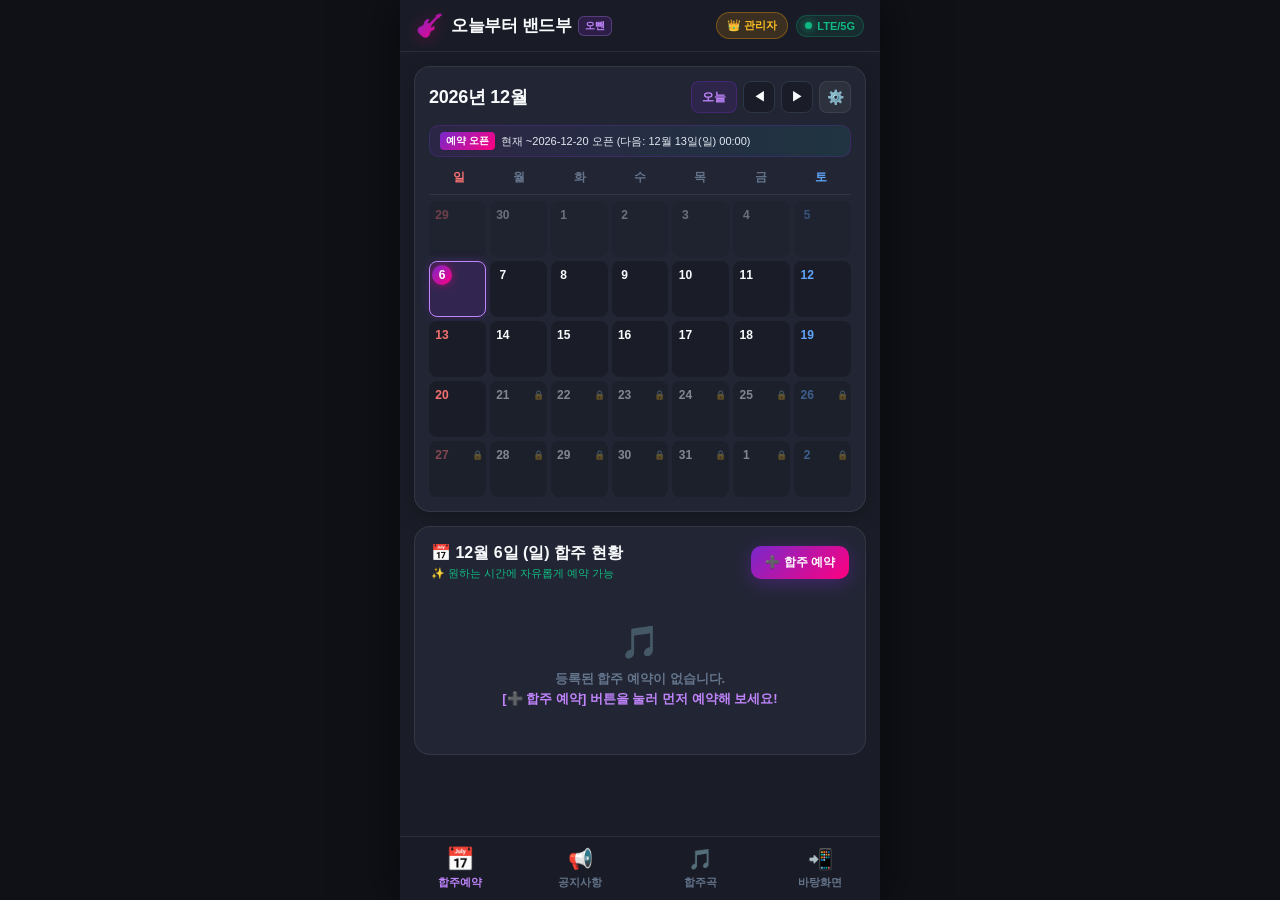
==== commit 2961455f: "fix(mobile): resolve calendar cell distortion on weekend multi-bookings and prevent Saturday clippin" ====
--- a/docs/index.html
+++ b/docs/index.html
@@ -86,11 +86,8 @@
 
         <!-- 예약 오픈 윈도우 안내 배너 -->
         <div class="calendar-window-info">
-          <div>
-            <span class="window-badge">예약 오픈</span>
-            <span style="margin-left:4px;" id="windowNoticeText">일요일 기준 2주(다음 주 토요일까지)</span>
-          </div>
-          <div style="font-size:10px; color:var(--text-dim);">매주 일요일 리셋</div>
+          <span class="window-badge">예약 오픈</span>
+          <span id="windowNoticeText">일요일 기준 2주(다음 주 토요일까지)</span>
         </div>
 
         <!-- 요일 헤더 -->
--- a/docs/style.css
+++ b/docs/style.css
@@ -28,6 +28,12 @@
   font-family: -apple-system, BlinkMacSystemFont, "Pretendard", "Apple SD Gothic Neo", "Noto Sans KR", sans-serif;
 }
 
+html, body {
+  overflow-x: hidden;
+  width: 100%;
+  max-width: 100vw;
+}
+
 body {
   background-color: var(--bg-primary);
   color: var(--text-main);
@@ -35,7 +41,6 @@
   display: flex;
   justify-content: center;
   align-items: flex-start;
-  overflow-x: hidden;
 }
 
 /* 모바일 뷰포트 컨테이너 (스마트폰 최적화) */
@@ -49,6 +54,7 @@
   position: relative;
   box-shadow: 0 0 50px rgba(0, 0, 0, 0.6);
   padding-bottom: calc(75px + var(--safe-bottom));
+  overflow-x: hidden;
 }
 
 /* 상단 헤더 */
@@ -275,12 +281,15 @@
   background: linear-gradient(90deg, rgba(121, 40, 202, 0.12) 0%, rgba(0, 223, 216, 0.08) 100%);
   border: 1px solid rgba(121, 40, 202, 0.25);
   border-radius: 10px;
-  padding: 8px 10px;
+  padding: 6px 10px;
   font-size: 11px;
   color: #e2e8f0;
   display: flex;
-  justify-content: space-between;
-  align-items: center;
+  align-items: center;
+  gap: 6px;
+  min-width: 0;
+  overflow: hidden;
+  flex-wrap: wrap;
   margin-bottom: 12px;
 }
 
@@ -296,7 +305,9 @@
 /* 요일 헤더 */
 .calendar-weekdays {
   display: grid;
-  grid-template-columns: repeat(7, 1fr);
+  grid-template-columns: repeat(7, minmax(0, 1fr));
+  width: 100%;
+  box-sizing: border-box;
   text-align: center;
   font-size: 12px;
   font-weight: 700;
@@ -312,20 +323,28 @@
 /* 캘린더 날짜 그리드 */
 .calendar-days-grid {
   display: grid;
-  grid-template-columns: repeat(7, 1fr);
+  grid-template-columns: repeat(7, minmax(0, 1fr));
+  width: 100%;
+  box-sizing: border-box;
   gap: 4px;
 }
 
 .cal-day-cell {
-  min-height: 62px;
+  min-width: 0;
+  width: 100%;
+  box-sizing: border-box;
+  overflow: hidden;
+  height: 56px;
+  min-height: 56px;
+  max-height: 56px;
+  padding: 3px 2px;
+  border-radius: 8px;
+  display: flex;
+  flex-direction: column;
+  justify-content: flex-start;
+  align-items: center;
   background: var(--bg-secondary);
   border: 1px solid transparent;
-  border-radius: 10px;
-  padding: 4px;
-  display: flex;
-  flex-direction: column;
-  justify-content: flex-start;
-  align-items: stretch;
   cursor: pointer;
   position: relative;
   transition: all 0.15s;
@@ -340,10 +359,11 @@
 }
 
 .cal-day-header {
+  width: 100%;
   display: flex;
   justify-content: space-between;
   align-items: center;
-  margin-bottom: 3px;
+  margin-bottom: 2px;
 }
 
 .cal-day-num {
@@ -396,19 +416,59 @@
 /* 예약 칩 / 뱃지 */
 .cal-res-container {
   display: flex;
-  flex-direction: column;
-  gap: 2px;
+  justify-content: center;
+  align-items: center;
+  width: 100%;
+  margin-top: auto;
+  margin-bottom: auto;
   overflow: hidden;
 }
 
-.cal-res-pill {
-  background: rgba(121, 40, 202, 0.3);
+.cal-res-badge {
+  display: inline-flex;
+  align-items: center;
+  justify-content: center;
+  gap: 3px;
+  background: rgba(121, 40, 202, 0.25);
   border: 1px solid rgba(192, 132, 252, 0.4);
   color: #f1f5f9;
   font-size: 9px;
   font-weight: 700;
-  padding: 1px 3px;
-  border-radius: 4px;
+  padding: 1px 4px;
+  border-radius: 6px;
+  line-height: 1.2;
+  white-space: nowrap;
+  box-sizing: border-box;
+}
+
+.cal-res-badge .badge-dot {
+  width: 4px;
+  height: 4px;
+  border-radius: 50%;
+  background: #c084fc;
+  flex-shrink: 0;
+}
+
+.cal-res-badge .badge-num {
+  font-size: 9px;
+  font-weight: 700;
+  line-height: 1;
+}
+
+.cal-res-badge.is-heavy {
+  background: rgba(255, 0, 128, 0.25);
+  border-color: rgba(255, 0, 128, 0.5);
+  color: #ffffff;
+}
+
+.cal-res-badge.is-heavy .badge-dot {
+  background: #ff0080;
+  box-shadow: 0 0 4px #ff0080;
+}
+
+.cal-res-pill {
+  font-size: 9px;
+  font-weight: 700;
   white-space: nowrap;
   overflow: hidden;
   text-overflow: ellipsis;
@@ -421,6 +481,20 @@
   font-weight: 800;
   text-align: right;
   padding-right: 2px;
+}
+
+/* 360px~390px 소형 모바일 반응형 최적화 */
+@media (max-width: 390px) {
+  .tab-content {
+    padding: 10px 8px;
+  }
+  .calendar-card {
+    padding: 10px 6px;
+    border-radius: 12px;
+  }
+  .calendar-days-grid {
+    gap: 2px;
+  }
 }
 
 /* -------------------------------------------------------------
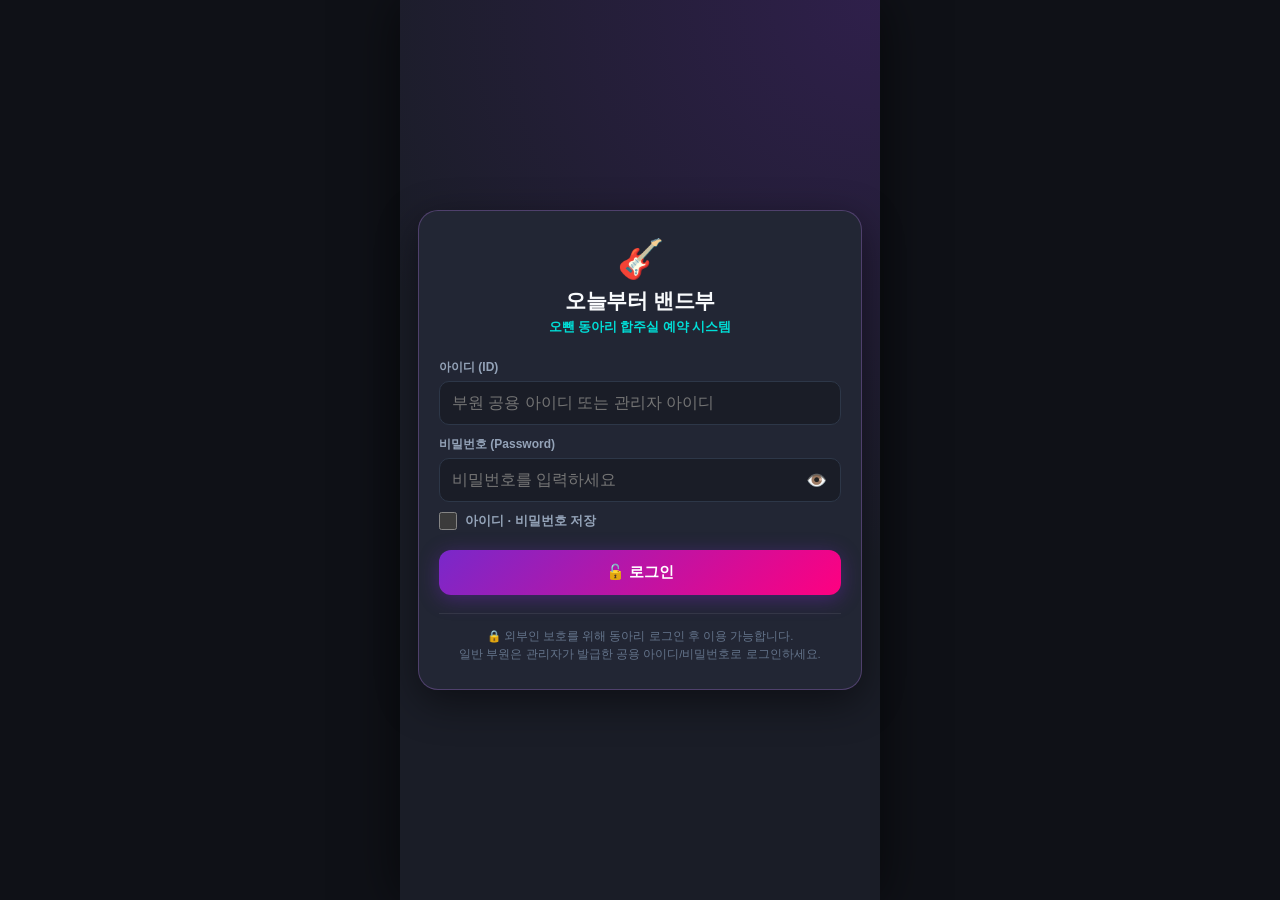
==== commit c0eaeee6: "feat(auth,ui): add login gate, unified admin hub, and Apple WebKit mobile UI compatibility" ====
--- a/docs/index.html
+++ b/docs/index.html
@@ -31,7 +31,47 @@
   </script>
 </head>
 <body>
-  <div class="mobile-container">
+  <!-- [보안 게이트] 외부 접속 차단용 로그인 화면 (로그인 전 내부 일정 비공개) -->
+  <div id="loginGateScreen" class="login-gate-screen">
+    <div class="login-gate-card">
+      <div class="login-gate-logo">🎸</div>
+      <h1 class="login-gate-title">오늘부터 밴드부</h1>
+      <div class="login-gate-subtitle">오뺀 동아리 합주실 예약 시스템</div>
+
+      <form id="gateLoginForm" onsubmit="submitGateLogin(event)" autocomplete="on">
+        <div class="form-group">
+          <label class="form-label" for="loginUsername">아이디 (ID)</label>
+          <input type="text" id="loginUsername" name="username" autocomplete="username" autocapitalize="none" autocorrect="off" spellcheck="false" class="form-input" placeholder="부원 공용 아이디 또는 관리자 아이디" required>
+        </div>
+
+        <div class="form-group">
+          <label class="form-label" for="loginPassword">비밀번호 (Password)</label>
+          <div class="pw-input-wrapper">
+            <input type="password" id="loginPassword" name="password" autocomplete="current-password" class="form-input" placeholder="비밀번호를 입력하세요" required style="padding-right: 46px;">
+            <button type="button" class="pw-toggle-btn" onclick="toggleGatePasswordVisibility()" aria-label="비밀번호 보기">👁️</button>
+          </div>
+        </div>
+
+        <div class="login-save-row">
+          <label class="login-save-label">
+            <input type="checkbox" id="chkSaveCreds">
+            <span>아이디 · 비밀번호 저장</span>
+          </label>
+        </div>
+
+        <div id="gateLoginError" class="login-gate-error" style="display: none;"></div>
+
+        <button type="submit" class="btn-submit" id="btnGateLoginSubmit">🔓 로그인</button>
+      </form>
+
+      <div class="login-gate-footer">
+        🔒 외부인 보호를 위해 동아리 로그인 후 이용 가능합니다.<br>
+        일반 부원은 관리자가 발급한 공용 아이디/비밀번호로 로그인하세요.
+      </div>
+    </div>
+  </div>
+
+  <div class="mobile-container" id="mainAppContainer" style="display: none;">
     <!-- 카카오톡 인앱 브라우저 특별 알림 바 -->
     <div id="kakaoTopNoticeBar" style="display:none; background: linear-gradient(135deg, #fee500, #facc15); color: #111; padding: 10px 14px; margin: 10px 12px; border-radius: 12px; font-weight: 700; font-size: 13px; box-shadow: 0 4px 14px rgba(0,0,0,0.3); align-items: center; justify-content: space-between; gap: 8px;">
       <div style="line-height: 1.35;">
@@ -55,14 +95,11 @@
         </div>
       </div>
       <div class="header-actions-group">
-        <button class="btn-admin-header" id="btnAdminLogin" onclick="openAdminLoginModal()">
+        <button class="btn-admin-header" id="btnOpenAdminHub" onclick="openAdminHubModal('tab-accounts')" title="통합 관리자 센터" style="display:none;">
           <span>👑 관리자</span>
         </button>
-        <div class="admin-header-active" id="adminHeaderBadge">
-          <span class="admin-badge-glow">👑 관리자 ON</span>
-          <button class="btn-admin-config" onclick="openSettingsModal()" title="예약 오픈 기간 설정">⚙️ 기간설정</button>
-          <button class="btn-admin-logout" onclick="logoutAdmin()">해제</button>
-        </div>
+        <span class="member-user-badge" id="memberUserBadge" style="display:none;">👤 부원</span>
+        <button class="btn-header-logout" id="btnHeaderLogout" onclick="logoutAuthSession()" title="로그아웃">로그아웃</button>
         <div class="header-status" id="connectionStatus" onclick="openShareModal()">
           <span class="status-dot"></span>
           <span id="statusText">LTE/5G</span>
@@ -80,7 +117,6 @@
             <button class="cal-today-btn" onclick="goToToday()">오늘</button>
             <button class="cal-nav-btn" onclick="changeMonth(-1)">◀</button>
             <button class="cal-nav-btn" onclick="changeMonth(1)">▶</button>
-            <button class="cal-settings-btn" title="예약 기간 조건 설정" onclick="openSettingsModal()">⚙️</button>
           </div>
         </div>
 
@@ -176,43 +212,46 @@
     </nav>
   </div>
 
-  <!-- [모달 1] 합주실 예약 등록 및 수정 모달 (자유 시간 선택 + 팀명 직접 입력) -->
+  <!-- [모달 1] 합주실 예약 등록 및 수정 모달 (iOS Safari/아이폰 & Android 크로스브라우저 완벽 호환) -->
   <div class="modal-overlay" id="bookingModal">
     <div class="bottom-sheet">
       <div class="sheet-header">
         <div class="sheet-title" id="bookingModalTitle">🎸 합주실 예약 등록</div>
-        <button class="sheet-close-btn" onclick="closeModal('bookingModal')">✕</button>
+        <button type="button" class="sheet-close-btn" onclick="closeModal('bookingModal')">✕</button>
       </div>
       <form id="bookingForm" onsubmit="submitBooking(event)">
         <input type="hidden" id="editBookingId" value="">
-        <div id="editBookingNotice" style="display:none; margin-bottom:12px; padding:10px 12px; border-radius:10px; background:rgba(56, 189, 248, 0.12); border:1px solid rgba(56, 189, 248, 0.4); font-size:12px; color:#38bdf8; font-weight:700; line-height:1.5;">
+        <div id="editBookingNotice" style="display:none; margin-bottom:10px; padding:10px 12px; border-radius:10px; background:rgba(56, 189, 248, 0.12); border:1px solid rgba(56, 189, 248, 0.4); font-size:12px; color:#38bdf8; font-weight:700; line-height:1.45;">
           ✏️ 예약 시 설정한 <strong>4자리 비밀번호(PIN)</strong>를 입력하시면 날짜·시간·팀명·예약자명을 자유롭게 수정할 수 있습니다.
         </div>
         <div class="form-group">
-          <label class="form-label">예약 날짜</label>
-          <input type="date" class="form-input" id="bookDate" onchange="onBookingDateChange()" required>
+          <label class="form-label" for="bookDate">예약 날짜</label>
+          <div class="date-input-wrapper" onclick="focusDateInput()">
+            <input type="date" class="form-input form-date-input" id="bookDate" onchange="onBookingDateChange()" required>
+            <span class="date-input-icon" aria-hidden="true">📅</span>
+          </div>
         </div>
 
         <!-- 당일 이미 예약된 시간대 알림 박스 -->
-        <div id="modalBookedSlotsAlert" style="margin-bottom:12px; font-size:12px; padding:10px 12px; border-radius:10px; background:rgba(255,255,255,0.05); border:1px solid var(--border-light); line-height:1.5;"></div>
+        <div id="modalBookedSlotsAlert" class="modal-slots-alert"></div>
 
         <!-- 자유 시간 선택 -->
         <div class="form-row">
           <div class="form-group">
-            <label class="form-label">시작 시간</label>
+            <label class="form-label" for="bookStartTime">시작 시간</label>
             <select class="form-select" id="bookStartTime" onchange="onStartTimeChange()" required></select>
           </div>
           <div class="form-group">
-            <label class="form-label">종료 시간</label>
+            <label class="form-label" for="bookEndTime">종료 시간</label>
             <select class="form-select" id="bookEndTime" onchange="validateSelectedTimeRange()" required></select>
           </div>
         </div>
 
         <!-- 시간 유효성 및 겹침 안내 메시지 -->
-        <div id="timeValidationMessage" style="font-size:12px; font-weight:700; margin-top:-6px; margin-bottom:10px; min-height:18px;"></div>
+        <div id="timeValidationMessage" style="font-size:12px; font-weight:700; margin-top:-4px; margin-bottom:8px; min-height:18px;"></div>
 
         <!-- 시간 퀵 선택 버튼 (1시간, 1.5시간, 2시간, 3시간) -->
-        <div class="form-group" style="margin-top:-6px;">
+        <div class="form-group" style="margin-top:-4px;">
           <div style="font-size:11px; color:var(--text-dim); margin-bottom:4px;">⏱️ 예약 이용 시간 빠른 설정</div>
           <div class="time-duration-row">
             <button type="button" class="time-dur-btn" onclick="setQuickDuration(60)">1시간</button>
@@ -225,13 +264,13 @@
         <!-- 예약자 이름 & 팀명 직접 입력 -->
         <div class="form-row">
           <div class="form-group">
-            <label class="form-label">예약자 성함</label>
+            <label class="form-label" for="bookMemberName">예약자 성함</label>
             <input type="text" class="form-input" id="bookMemberName" placeholder="예: 홍길동" required>
           </div>
           <div class="form-group">
-            <div style="display:flex; justify-content:space-between; align-items:center; margin-bottom:4px;">
-              <label class="form-label" style="margin-bottom:0;">팀명</label>
-              <button type="button" class="btn-chip-edit" onclick="openTeamChipsModal()" title="팀명 목록 관리자 수정">✏️ 수정</button>
+            <div style="display:flex; justify-content:space-between; align-items:center; margin-bottom:5px; height:18px;">
+              <label class="form-label" for="bookBandTeam" style="margin-bottom:0;">팀명</label>
+              <button type="button" class="btn-chip-edit admin-only" id="btnBookingEditTeams" onclick="openAdminHubModal('tab-teams')" title="팀명 목록 관리자 수정" style="display:none; padding:1px 7px; font-size:10.5px; line-height:14px;">✏️ 수정</button>
             </div>
             <select class="form-select" id="bookBandTeam" onchange="onBandTeamChange()" required>
               <!-- JS 동적 렌더링 -->
@@ -240,8 +279,8 @@
         </div>
 
         <div class="form-group">
-          <label class="form-label" id="bookingPinLabel">🔒 본인 확인 비밀번호 (PIN 숫자 4자리)</label>
-          <input type="password" maxlength="4" pattern="\d{4}" class="form-input" id="bookPin" placeholder="수정·취소 시 사용할 숫자 4자리" required>
+          <label class="form-label" for="bookPin" id="bookingPinLabel">🔒 본인 확인 비밀번호 (PIN 숫자 4자리)</label>
+          <input type="password" inputmode="numeric" maxlength="4" pattern="\d{4}" class="form-input" id="bookPin" placeholder="수정·취소 시 사용할 숫자 4자리" required>
         </div>
 
         <button type="submit" class="btn-submit" id="btnSubmitBooking">예약 완료하기</button>
@@ -254,7 +293,7 @@
     <div class="bottom-sheet">
       <div class="sheet-header">
         <div class="sheet-title">🗑️ 합주실 예약 취소</div>
-        <button class="sheet-close-btn" onclick="closeModal('cancelModal')">✕</button>
+        <button type="button" class="sheet-close-btn" onclick="closeModal('cancelModal')">✕</button>
       </div>
       <form id="cancelForm" onsubmit="submitCancel(event)">
         <input type="hidden" id="cancelResId">
@@ -262,62 +301,124 @@
           예약을 취소하시겠습니까?
         </div>
         <div class="form-group">
-          <label class="form-label">예약 시 등록한 4자리 비밀번호(PIN)</label>
-          <input type="password" maxlength="4" pattern="\d{4}" class="form-input" id="cancelPin" placeholder="숫자 4자리" required>
+          <label class="form-label" for="cancelPin">예약 시 등록한 4자리 비밀번호(PIN)</label>
+          <input type="password" inputmode="numeric" maxlength="4" pattern="\d{4}" class="form-input" id="cancelPin" placeholder="숫자 4자리" required>
         </div>
         <button type="submit" class="btn-submit" style="background:#ef4444; box-shadow:none;">예약 취소 확인</button>
       </form>
     </div>
   </div>
 
-  <!-- [모달 3] 관리자 예약 조건 설정 모달 (2주 룰 수정) -->
-  <div class="modal-overlay" id="settingsModal">
+  <!-- [모달 3] 통합 관리자 센터 모달 (계정 관리 / 예약 오픈 기간 / 팀명 목록 일원화) -->
+  <div class="modal-overlay" id="adminHubModal">
     <div class="bottom-sheet">
       <div class="sheet-header">
-        <div class="sheet-title">⚙️ 관리자 예약 기간 조건 설정</div>
-        <button class="sheet-close-btn" onclick="closeModal('settingsModal')">✕</button>
-      </div>
-      <form id="settingsForm" onsubmit="submitSettings(event)">
+        <div class="sheet-title">👑 통합 관리자 센터</div>
+        <button type="button" class="sheet-close-btn" onclick="closeModal('adminHubModal')">✕</button>
+      </div>
+
+      <!-- 관리자 서브 탭 네비게이션 -->
+      <div class="admin-hub-tabs">
+        <button type="button" class="admin-tab-btn active" data-admin-tab="tab-accounts" onclick="switchAdminHubTab('tab-accounts')">👥 계정 관리</button>
+        <button type="button" class="admin-tab-btn" data-admin-tab="tab-settings" onclick="switchAdminHubTab('tab-settings')">⚙️ 기간 설정</button>
+        <button type="button" class="admin-tab-btn" data-admin-tab="tab-teams" onclick="switchAdminHubTab('tab-teams')">🏷️ 팀명 수정</button>
+      </div>
+
+      <!-- [관리자 탭 A] 계정(아이디/패스워드) 생성 및 관리 -->
+      <div id="adminTab-tab-accounts" class="admin-tab-pane active">
         <div style="font-size:12px; color:var(--text-sub); margin-bottom:12px; line-height:1.5;">
-          매주 일요일에 리셋되어 다음 주까지의 합주실 예약이 순차 오픈되는 기간 규칙을 설정합니다.
-        </div>
-        <div class="form-group">
-          <label class="form-label">예약 오픈 범위 (주차 수)</label>
-          <div class="quick-chip-group" style="margin-bottom:8px;">
-            <button type="button" class="quick-chip" onclick="document.getElementById('cfgOpenWeeks').value='2'">2주 (기본)</button>
-            <button type="button" class="quick-chip" onclick="document.getElementById('cfgOpenWeeks').value='3'">3주 (추천)</button>
-            <button type="button" class="quick-chip" onclick="document.getElementById('cfgOpenWeeks').value='4'">4주 (1달)</button>
-            <button type="button" class="quick-chip" onclick="document.getElementById('cfgOpenWeeks').value='52'">전체 오픈</button>
-          </div>
-          <select class="form-select" id="cfgOpenWeeks">
-            <option value="1">1주 (당일이 속한 주 토요일까지)</option>
-            <option value="2" selected>2주 (달력상 2줄: 이번 주 + 다음 주 토요일까지 / 기본값)</option>
-            <option value="3">3주 (달력상 3줄: 다다음 주 토요일까지)</option>
-            <option value="4">4주 (달력상 4줄: 한 달 전체)</option>
-            <option value="8">8주 (두 달 전체 오픈)</option>
-            <option value="52">52주 (1년 전체 상시 오픈)</option>
-          </select>
-        </div>
-        <div class="form-group">
-          <label class="form-label">리셋 기준 요일</label>
-          <select class="form-select" id="cfgResetDay">
-            <option value="0" selected>일요일 (기본값: 매주 일요일에 다음 주 오픈)</option>
-            <option value="1">월요일 (매주 월요일에 오픈)</option>
-          </select>
-        </div>
-        <div class="form-group">
-          <label class="form-label">🔑 카카오 JavaScript 키 (카톡 바로 연동용)</label>
-          <input type="text" class="form-input" id="cfgKakaoJsKey" placeholder="카카오 디벨로퍼스에서 발급받은 JS 키">
-          <div style="font-size:11px; color:var(--text-dim); margin-top:4px; line-height:1.4;">
-            ※ 등록 시 카카오톡 앱이 직접 실행되어 <strong>채팅방/친구 선택 창</strong>이 바로 열립니다.
-          </div>
-        </div>
-        <div class="form-group">
-          <label class="form-label">🔒 관리자 확인 비밀번호 (PIN)</label>
-          <input type="password" maxlength="4" class="form-input" id="cfgAdminPin" placeholder="기본 관리자 PIN: 9999" required>
-        </div>
-        <button type="submit" class="btn-submit">설정 저장하기</button>
-      </form>
+          일반 부원이 로그인할 <strong>공용 아이디/비밀번호</strong> 또는 추가 관리자 계정을 생성·관리합니다.
+        </div>
+
+        <form id="createAccountForm" onsubmit="submitCreateAccount(event)" style="background:rgba(255,255,255,0.03); border:1px solid var(--border-light); border-radius:12px; padding:12px; margin-bottom:14px;">
+          <div style="font-size:13px; font-weight:800; color:var(--accent-cyan); margin-bottom:10px;">➕ 새 아이디 · 비밀번호 생성</div>
+          <div class="form-row">
+            <div class="form-group">
+              <label class="form-label" for="newAccountRole">계정 구분</label>
+              <select class="form-select" id="newAccountRole">
+                <option value="member">🎸 부원 공용</option>
+                <option value="admin">👑 관리자</option>
+              </select>
+            </div>
+            <div class="form-group">
+              <label class="form-label" for="newAccountDisplayName">표시 이름</label>
+              <input type="text" class="form-input" id="newAccountDisplayName" placeholder="예: 오뺀 부원 공용">
+            </div>
+          </div>
+          <div class="form-row">
+            <div class="form-group">
+              <label class="form-label" for="newAccountUsername">아이디 (ID)</label>
+              <input type="text" class="form-input" id="newAccountUsername" autocapitalize="none" autocorrect="off" spellcheck="false" placeholder="예: oband" required>
+            </div>
+            <div class="form-group">
+              <label class="form-label" for="newAccountPassword">비밀번호</label>
+              <input type="text" class="form-input" id="newAccountPassword" autocapitalize="none" autocorrect="off" spellcheck="false" placeholder="4자 이상" required>
+            </div>
+          </div>
+          <button type="submit" class="btn-submit" style="margin-top:4px;">계정 생성하기</button>
+        </form>
+
+        <div style="font-size:13px; font-weight:800; color:var(--text-main); margin-bottom:8px;">📋 등록된 계정 목록</div>
+        <div id="adminAccountList" class="admin-account-list">
+          <div class="empty-text" style="padding:12px 0;">계정 목록을 불러오는 중...</div>
+        </div>
+      </div>
+
+      <!-- [관리자 탭 B] 예약 오픈 기간 조건 설정 -->
+      <div id="adminTab-tab-settings" class="admin-tab-pane">
+        <form id="settingsForm" onsubmit="submitSettings(event)">
+          <div style="font-size:12px; color:var(--text-sub); margin-bottom:12px; line-height:1.5;">
+            매주 일요일에 리셋되어 다음 주까지의 합주실 예약이 순차 오픈되는 기간 규칙을 설정합니다.
+          </div>
+          <div class="form-group">
+            <label class="form-label" for="cfgOpenWeeks">예약 오픈 범위 (주차 수)</label>
+            <div class="quick-chip-group" style="margin-bottom:8px;">
+              <button type="button" class="quick-chip" onclick="document.getElementById('cfgOpenWeeks').value='2'">2주 (기본)</button>
+              <button type="button" class="quick-chip" onclick="document.getElementById('cfgOpenWeeks').value='3'">3주 (추천)</button>
+              <button type="button" class="quick-chip" onclick="document.getElementById('cfgOpenWeeks').value='4'">4주 (1달)</button>
+              <button type="button" class="quick-chip" onclick="document.getElementById('cfgOpenWeeks').value='52'">전체 오픈</button>
+            </div>
+            <select class="form-select" id="cfgOpenWeeks">
+              <option value="1">1주 (당일이 속한 주 토요일까지)</option>
+              <option value="2" selected>2주 (달력상 2줄: 이번 주 + 다음 주 토요일까지 / 기본값)</option>
+              <option value="3">3주 (달력상 3줄: 다다음 주 토요일까지)</option>
+              <option value="4">4주 (달력상 4줄: 한 달 전체)</option>
+              <option value="8">8주 (두 달 전체 오픈)</option>
+              <option value="52">52주 (1년 전체 상시 오픈)</option>
+            </select>
+          </div>
+          <div class="form-group">
+            <label class="form-label" for="cfgResetDay">리셋 기준 요일</label>
+            <select class="form-select" id="cfgResetDay">
+              <option value="0" selected>일요일 (기본값: 매주 일요일에 다음 주 오픈)</option>
+              <option value="1">월요일 (매주 월요일에 오픈)</option>
+            </select>
+          </div>
+          <div class="form-group">
+            <label class="form-label" for="cfgKakaoJsKey">🔑 카카오 JavaScript 키 (카톡 바로 연동용)</label>
+            <input type="text" class="form-input" id="cfgKakaoJsKey" placeholder="카카오 디벨로퍼스에서 발급받은 JS 키">
+            <div style="font-size:11px; color:var(--text-dim); margin-top:4px; line-height:1.4;">
+              ※ 등록 시 카카오톡 앱이 직접 실행되어 <strong>채팅방/친구 선택 창</strong>이 바로 열립니다.
+            </div>
+          </div>
+          <button type="submit" class="btn-submit">기간 · 연동 설정 저장하기</button>
+        </form>
+      </div>
+
+      <!-- [관리자 탭 C] 팀명 빠른 선택 메뉴 수정 -->
+      <div id="adminTab-tab-teams" class="admin-tab-pane">
+        <form id="teamChipsForm" onsubmit="submitTeamChips(event)">
+          <div style="font-size:12px; color:var(--text-sub); margin-bottom:12px; line-height:1.5;">
+            합주실 예약 창에 노출될 팀명 선택 목록을 <strong>쉼표(,)</strong>로 구분하여 입력해 주세요.<br>
+            (예: <code>1팀, 2팀, 3팀, 4팀, 5팀, 6팀, 개인연습</code>)
+          </div>
+          <div class="form-group">
+            <label class="form-label" for="inputQuickTeams">팀명/소속 메뉴 목록 (쉼표 구분)</label>
+            <textarea class="form-textarea" id="inputQuickTeams" rows="3" placeholder="예: 1팀, 2팀, 3팀, 4팀, 5팀, 6팀, 개인연습" required style="resize:none; line-height:1.5;"></textarea>
+          </div>
+          <button type="submit" class="btn-submit">팀명 목록 저장하기</button>
+        </form>
+      </div>
     </div>
   </div>
 
@@ -326,11 +427,11 @@
     <div class="bottom-sheet">
       <div class="sheet-header">
         <div class="sheet-title">📢 새 공지사항 등록</div>
-        <button class="sheet-close-btn" onclick="closeModal('noticeModal')">✕</button>
+        <button type="button" class="sheet-close-btn" onclick="closeModal('noticeModal')">✕</button>
       </div>
       <form id="noticeForm" onsubmit="submitNotice(event)">
         <div class="form-group">
-          <label class="form-label">분류</label>
+          <label class="form-label" for="noticeCategory">분류</label>
           <select class="form-select" id="noticeCategory">
             <option value="필독">📌 필독</option>
             <option value="합주">🎵 합주 일정</option>
@@ -340,21 +441,21 @@
           </select>
         </div>
         <div class="form-group">
-          <label class="form-label">공지 제목</label>
+          <label class="form-label" for="noticeTitle">공지 제목</label>
           <input type="text" class="form-input" id="noticeTitle" placeholder="공지 제목을 입력해 주세요" required>
         </div>
         <div class="form-group">
-          <label class="form-label">공지 내용</label>
+          <label class="form-label" for="noticeContent">공지 내용</label>
           <textarea class="form-textarea" id="noticeContent" rows="5" placeholder="공지 내용을 입력해 주세요" required></textarea>
         </div>
         <div class="form-row">
           <div class="form-group">
-            <label class="form-label">작성자</label>
+            <label class="form-label" for="noticeAuthor">작성자</label>
             <input type="text" class="form-input" id="noticeAuthor" placeholder="예: 밴드장" required>
           </div>
           <div class="form-group">
-            <label class="form-label">작성자 PIN (4자리)</label>
-            <input type="password" maxlength="4" class="form-input" id="noticePin" placeholder="삭제용 4자리" required>
+            <label class="form-label" for="noticePin">작성자 PIN (4자리)</label>
+            <input type="password" inputmode="numeric" maxlength="4" pattern="\d{4}" class="form-input" id="noticePin" placeholder="삭제용 4자리" required>
           </div>
         </div>
         <div class="form-group" style="display:flex; align-items:center; gap:8px;">
@@ -371,39 +472,39 @@
     <div class="bottom-sheet">
       <div class="sheet-header">
         <div class="sheet-title">🎵 연습곡 추가</div>
-        <button class="sheet-close-btn" onclick="closeModal('setlistModal')">✕</button>
+        <button type="button" class="sheet-close-btn" onclick="closeModal('setlistModal')">✕</button>
       </div>
       <form id="setlistForm" onsubmit="submitSetlist(event)">
         <div class="form-row">
           <div class="form-group">
-            <label class="form-label">곡명</label>
+            <label class="form-label" for="songTitle">곡명</label>
             <input type="text" class="form-input" id="songTitle" placeholder="예: 나는 나비" required>
           </div>
           <div class="form-group">
-            <label class="form-label">아티스트</label>
+            <label class="form-label" for="songArtist">아티스트</label>
             <input type="text" class="form-input" id="songArtist" placeholder="예: YB" required>
           </div>
         </div>
         <div class="form-row">
           <div class="form-group">
-            <label class="form-label">Key (키)</label>
+            <label class="form-label" for="songKey">Key (키)</label>
             <input type="text" class="form-input" id="songKey" placeholder="예: A, 원키">
           </div>
           <div class="form-group">
-            <label class="form-label">템포 (BPM)</label>
+            <label class="form-label" for="songTempo">템포 (BPM)</label>
             <input type="text" class="form-input" id="songTempo" placeholder="예: 130 BPM">
           </div>
         </div>
         <div class="form-group">
-          <label class="form-label">유튜브 참고 영상 링크</label>
+          <label class="form-label" for="songYoutube">유튜브 참고 영상 링크</label>
           <input type="url" class="form-input" id="songYoutube" placeholder="https://www.youtube.com/...">
         </div>
         <div class="form-group">
-          <label class="form-label">악보 / 코드 링크</label>
+          <label class="form-label" for="songSheet">악보 / 코드 링크</label>
           <input type="url" class="form-input" id="songSheet" placeholder="악보 또는 코드 링크 URL">
         </div>
         <div class="form-group">
-          <label class="form-label">파트별 메모</label>
+          <label class="form-label" for="songMemo">파트별 메모</label>
           <input type="text" class="form-input" id="songMemo" placeholder="예: 인트로 건반 솔로, 베이스 드롭">
         </div>
         <button type="submit" class="btn-submit">곡 등록하기</button>
@@ -416,7 +517,7 @@
     <div class="bottom-sheet">
       <div class="sheet-header">
         <div class="sheet-title">🌐 밴드부 모바일 링크 안내</div>
-        <button class="sheet-close-btn" onclick="closeModal('shareModal')">✕</button>
+        <button type="button" class="sheet-close-btn" onclick="closeModal('shareModal')">✕</button>
       </div>
       <div style="font-size:13px; line-height:1.6; color:var(--text-sub);">
         <p style="margin-bottom:10px;">
@@ -433,57 +534,12 @@
     </div>
   </div>
 
-  <!-- [모달 8] 관리자 모드 인증 모달 -->
-  <div class="modal-overlay" id="adminLoginModal">
-    <div class="bottom-sheet">
-      <div class="sheet-header">
-        <div class="sheet-title">👑 관리자 모드 활성화</div>
-        <button class="sheet-close-btn" onclick="closeModal('adminLoginModal')">✕</button>
-      </div>
-      <form id="adminLoginForm" onsubmit="submitAdminLogin(event)">
-        <div style="font-size:13px; color:var(--text-sub); margin-bottom:14px; line-height:1.5;">
-          관리자 비밀번호를 입력하시면 <strong>합주 강제 취소</strong> 및 <strong>예약 오픈 기간 설정</strong> 권한이 활성화됩니다.
-        </div>
-        <div class="form-group">
-          <label class="form-label">관리자 비밀번호 (PIN)</label>
-          <input type="password" maxlength="4" class="form-input" id="adminInputPin" placeholder="기본 PIN: 9999" required autofocus>
-        </div>
-        <button type="submit" class="btn-submit" style="background:linear-gradient(135deg, #f59e0b 0%, #ef4444 100%);">관리자 모드 실행</button>
-      </form>
-    </div>
-  </div>
-
-  <!-- [모달 9] 팀명 빠른 선택 메뉴 수정 모달 -->
-  <div class="modal-overlay" id="teamChipsModal">
-    <div class="bottom-sheet">
-      <div class="sheet-header">
-        <div class="sheet-title">🏷️ 팀명 빠른 선택 메뉴 수정</div>
-        <button class="sheet-close-btn" onclick="closeModal('teamChipsModal')">✕</button>
-      </div>
-      <form id="teamChipsForm" onsubmit="submitTeamChips(event)">
-        <div style="font-size:12px; color:var(--text-sub); margin-bottom:12px; line-height:1.5;">
-          합주실 예약 창에 노출될 팀명 버튼 목록을 <strong>쉼표(,)</strong>로 구분하여 입력해 주세요.<br>
-          (예: <code>전체합주, 정기 1팀, 주말팀, A팀, 개인연습</code>)
-        </div>
-        <div class="form-group">
-          <label class="form-label">팀명/소속 메뉴 목록 (쉼표 구분)</label>
-          <textarea class="form-input" id="inputQuickTeams" rows="3" placeholder="예: 전체합주, 정기 1팀, 주말팀, A팀, 개인연습" required style="resize:none; font-size:13px; line-height:1.5;"></textarea>
-        </div>
-        <div class="form-group" id="groupTeamChipsPin">
-          <label class="form-label">🔒 관리자 확인 비밀번호 (PIN)</label>
-          <input type="password" maxlength="4" class="form-input" id="inputTeamChipsPin" placeholder="기본 관리자 PIN: 9999" required>
-        </div>
-        <button type="submit" class="btn-submit">메뉴 저장하기</button>
-      </form>
-    </div>
-  </div>
-
   <!-- [모달 10] 합주실 예약 완료 및 카카오톡 공유 모달 -->
   <div class="modal-overlay" id="bookingSuccessModal">
     <div class="bottom-sheet" style="text-align: center;">
       <div class="sheet-header" style="justify-content: center; position: relative;">
         <div class="sheet-title" style="font-size: 18px; color: var(--accent-cyan);">🎉 합주실 예약 완료!</div>
-        <button class="sheet-close-btn" style="position: absolute; right: 0;" onclick="closeModal('bookingSuccessModal')">✕</button>
+        <button type="button" class="sheet-close-btn" style="position: absolute; right: 0;" onclick="closeModal('bookingSuccessModal')">✕</button>
       </div>
       <div class="booking-success-card" id="bookingSuccessSummary">
         <!-- JS 동적 렌더링 -->
@@ -504,7 +560,7 @@
     <div class="bottom-sheet shortcut-sheet">
       <div class="sheet-header">
         <div class="sheet-title">📲 바탕화면 바로가기 추가</div>
-        <button class="sheet-close" onclick="closeModal('shortcutModal')">✕</button>
+        <button type="button" class="sheet-close" onclick="closeModal('shortcutModal')">✕</button>
       </div>
       <div class="modal-body" style="padding: 16px 20px 24px;">
         <div class="shortcut-hero-card">
@@ -563,10 +619,10 @@
 
   <!-- [모달 9] 사파리 바로가기 스크린샷 모달 (1번 스크린샷 표출 + 터치 확대 지원) -->
   <div class="modal-overlay" id="iosInstallGuideModal">
-    <div class="bottom-sheet ios-guide-sheet" style="max-height: 94vh; overflow-y: auto; max-width: 540px; width: 100%;">
+    <div class="bottom-sheet ios-guide-sheet" style="max-height: 94dvh; overflow-y: auto; max-width: 540px; width: 100%;">
       <div class="sheet-header" style="padding: 14px 14px 10px;">
         <div class="sheet-title">🍎 사파리(Safari) 바로가기 추가 방법</div>
-        <button class="sheet-close" onclick="closeModal('iosInstallGuideModal')">✕</button>
+        <button type="button" class="sheet-close" onclick="closeModal('iosInstallGuideModal')">✕</button>
       </div>
       <div class="modal-body" style="padding: 10px 10px 20px; text-align: center;">
         <div id="iosKakaoAlert" style="display: none; background: linear-gradient(135deg, #fee500, #facc15); color: #000; padding: 12px 14px; border-radius: 12px; margin-bottom: 12px; text-align: left;">
@@ -590,7 +646,6 @@
           </button>
         </div>
 
-        <!-- 사용자 첨부 1번 스크린샷 (좌측 불필요한 여백 제거 후 핵심 메뉴 1.6배 크게 기본 표출 + 터치 시 전체화면 확대 뷰어 실행) -->
         <div class="manual-zoomable-card" onclick="openImageZoom('./safari-guide.jpg', '사파리 바로가기 추가 방법 (우측 메뉴 확대)', 2.2, 'right')" style="border-radius: 14px; overflow: hidden; border: 2px solid rgba(56, 189, 248, 0.65); box-shadow: 0 8px 25px rgba(0, 0, 0, 0.5); margin-bottom: 14px; background: #000; position: relative; cursor: zoom-in;">
           <img src="./safari-guide.jpg" alt="사파리 바로가기 추가 방법 스크린샷" style="width: 158%; max-width: none; margin-left: -58%; height: auto; display: block;">
           <div class="manual-zoom-badge">🔍 사진을 터치하면 전체화면으로 확대됩니다</div>
@@ -606,10 +661,10 @@
   <!-- [모달 11] 크롬(Chrome) 순수 바로가기 안내 모달 (첨부 3단계 스크린샷 표출 + 터치 확대 지원) -->
   <iframe id="iosProfileDownloadFrame" style="display:none; width:0; height:0; border:0;"></iframe>
   <div class="modal-overlay" id="iosProfileCompleteModal">
-    <div class="bottom-sheet ios-guide-sheet" style="max-height: 94vh; overflow-y: auto; max-width: 540px; width: 100%;">
+    <div class="bottom-sheet ios-guide-sheet" style="max-height: 94dvh; overflow-y: auto; max-width: 540px; width: 100%;">
       <div class="sheet-header" style="padding: 14px 14px 10px;">
         <div class="sheet-title">🌐 크롬(Chrome) 바로가기 추가 방법</div>
-        <button class="sheet-close" onclick="closeModal('iosProfileCompleteModal')">✕</button>
+        <button type="button" class="sheet-close" onclick="closeModal('iosProfileCompleteModal')">✕</button>
       </div>
       <div class="modal-body" style="padding: 10px 10px 20px; text-align: center;">
         <div style="font-size: 12px; font-weight: 700; color: #fde047; background: rgba(250, 204, 21, 0.12); border: 1px solid rgba(250, 204, 21, 0.35); border-radius: 10px; padding: 8px 10px; margin-bottom: 12px;">
--- a/docs/style.css
+++ b/docs/style.css
@@ -1,5 +1,6 @@
 /* 오늘부터 밴드부 (오뺀) - 모바일 전용 프리미엄 테마 */
 :root {
+  color-scheme: dark;
   --bg-primary: #0f1117;
   --bg-secondary: #1a1d27;
   --bg-card: #222634;
@@ -32,22 +33,140 @@
   overflow-x: hidden;
   width: 100%;
   max-width: 100vw;
+  -webkit-text-size-adjust: 100%;
 }
 
 body {
   background-color: var(--bg-primary);
   color: var(--text-main);
   min-height: 100vh;
+  min-height: 100dvh;
   display: flex;
   justify-content: center;
   align-items: flex-start;
 }
 
+/* [보안 게이트] 외부 접속 차단용 로그인 화면 */
+.login-gate-screen {
+  width: 100%;
+  max-width: 480px;
+  min-height: 100vh;
+  min-height: 100dvh;
+  background: radial-gradient(circle at top right, rgba(121, 40, 202, 0.22), transparent 55%), var(--bg-secondary);
+  display: flex;
+  align-items: center;
+  justify-content: center;
+  padding: 20px 18px;
+  box-shadow: 0 0 50px rgba(0, 0, 0, 0.6);
+}
+
+.login-gate-card {
+  width: 100%;
+  background: var(--bg-card);
+  border: 1px solid rgba(192, 132, 252, 0.28);
+  border-radius: 20px;
+  padding: 26px 20px;
+  box-shadow: 0 12px 40px rgba(0, 0, 0, 0.48);
+}
+
+.login-gate-logo {
+  font-size: 38px;
+  text-align: center;
+  margin-bottom: 6px;
+}
+
+.login-gate-title {
+  font-size: 21px;
+  font-weight: 800;
+  text-align: center;
+  color: var(--text-main);
+  letter-spacing: -0.4px;
+}
+
+.login-gate-subtitle {
+  font-size: 12.5px;
+  color: var(--accent-cyan);
+  font-weight: 700;
+  text-align: center;
+  margin-top: 4px;
+  margin-bottom: 22px;
+}
+
+.pw-input-wrapper {
+  position: relative;
+  width: 100%;
+  display: flex;
+  align-items: center;
+}
+
+.pw-toggle-btn {
+  position: absolute;
+  right: 8px;
+  top: 50%;
+  transform: translateY(-50%);
+  background: none;
+  border: none;
+  font-size: 17px;
+  cursor: pointer;
+  padding: 6px;
+  color: var(--text-sub);
+  line-height: 1;
+}
+
+.login-save-row {
+  margin: 2px 0 14px;
+  display: flex;
+  align-items: center;
+}
+
+.login-save-label {
+  display: inline-flex;
+  align-items: center;
+  gap: 8px;
+  font-size: 13px;
+  font-weight: 700;
+  color: var(--text-sub);
+  cursor: pointer;
+  user-select: none;
+}
+
+.login-save-label input[type="checkbox"] {
+  width: 18px;
+  height: 18px;
+  accent-color: var(--accent-purple);
+  cursor: pointer;
+}
+
+.login-gate-error {
+  background: rgba(239, 68, 68, 0.14);
+  border: 1px solid rgba(239, 68, 68, 0.45);
+  color: #fca5a5;
+  border-radius: 10px;
+  padding: 10px 12px;
+  font-size: 12.5px;
+  font-weight: 700;
+  margin-bottom: 12px;
+  line-height: 1.45;
+  word-break: keep-all;
+}
+
+.login-gate-footer {
+  margin-top: 18px;
+  padding-top: 14px;
+  border-top: 1px solid var(--border-light);
+  font-size: 11.5px;
+  color: var(--text-dim);
+  text-align: center;
+  line-height: 1.55;
+  word-break: keep-all;
+}
+
 /* 모바일 뷰포트 컨테이너 (스마트폰 최적화) */
 .mobile-container {
   width: 100%;
   max-width: 480px;
   min-height: 100vh;
+  min-height: 100dvh;
   background-color: var(--bg-secondary);
   display: flex;
   flex-direction: column;
@@ -66,30 +185,34 @@
   backdrop-filter: blur(12px);
   -webkit-backdrop-filter: blur(12px);
   border-bottom: 1px solid var(--border-light);
-  padding: 12px 16px;
+  padding: 10px 12px;
   display: flex;
   justify-content: space-between;
   align-items: center;
+  gap: 6px;
 }
 
 .brand-wrapper {
   display: flex;
   align-items: center;
-  gap: 8px;
+  gap: 6px;
+  min-width: 0;
 }
 
 .brand-logo {
-  font-size: 22px;
+  font-size: 20px;
   background: var(--accent-gradient);
   -webkit-background-clip: text;
   -webkit-text-fill-color: transparent;
   filter: drop-shadow(0 2px 8px rgba(255, 0, 128, 0.3));
+  flex-shrink: 0;
 }
 
 .brand-title {
-  font-size: 17px;
+  font-size: 16px;
   font-weight: 800;
   letter-spacing: -0.4px;
+  white-space: nowrap;
 }
 
 .brand-badge {
@@ -97,23 +220,71 @@
   background: rgba(121, 40, 202, 0.2);
   color: #c084fc;
   border: 1px solid rgba(192, 132, 252, 0.3);
-  padding: 2px 6px;
+  padding: 2px 5px;
   border-radius: 6px;
   font-weight: 700;
+  flex-shrink: 0;
+  white-space: nowrap;
 }
 
 .header-status {
   display: flex;
   align-items: center;
-  gap: 5px;
-  font-size: 11px;
+  gap: 4px;
+  font-size: 10.5px;
   color: var(--success);
   font-weight: 600;
   background: rgba(16, 185, 129, 0.1);
-  padding: 4px 8px;
+  padding: 4px 7px;
   border-radius: 20px;
   border: 1px solid rgba(16, 185, 129, 0.25);
   cursor: pointer;
+  white-space: nowrap;
+  flex-shrink: 0;
+}
+
+@media (max-width: 390px) {
+  .app-header {
+    padding: 9px 10px;
+    gap: 4px;
+  }
+  .brand-wrapper {
+    gap: 4px;
+  }
+  .brand-title {
+    font-size: 14px;
+  }
+  .brand-logo {
+    font-size: 17px;
+  }
+  .brand-badge {
+    font-size: 9px;
+    padding: 1px 4px;
+  }
+  .header-actions-group {
+    gap: 4px;
+  }
+  .btn-admin-header {
+    font-size: 10px;
+    padding: 3px 6px;
+  }
+  .member-user-badge {
+    font-size: 10px;
+    padding: 3px 6px;
+  }
+  .btn-header-logout {
+    font-size: 10px;
+    padding: 3px 6px;
+  }
+  .header-status {
+    font-size: 9.5px;
+    padding: 3px 5px;
+    gap: 3px;
+  }
+  .status-dot {
+    width: 6px;
+    height: 6px;
+  }
 }
 
 .status-dot {
@@ -497,6 +668,112 @@
   }
 }
 
+/* 320px 초소형 뷰포트 대응: 안내 배너 1줄 컴팩트 유지 및 헤더 충돌 방지 */
+@media (max-width: 350px) {
+  .calendar-window-info {
+    padding: 5px 7px;
+    gap: 4px;
+    font-size: 9.5px;
+    letter-spacing: -0.35px;
+    flex-wrap: nowrap;
+  }
+  .window-badge {
+    padding: 2px 5px;
+    font-size: 9px;
+    flex-shrink: 0;
+  }
+  #windowNoticeText {
+    flex: 1;
+    min-width: 0;
+    white-space: nowrap;
+    overflow: hidden;
+    text-overflow: ellipsis;
+  }
+  .brand-title {
+    font-size: 13px;
+  }
+  .brand-badge {
+    display: none;
+  }
+}
+
+/* WTT 타임머신 테스트 바 (모바일 상단 플로팅 컨트롤러) */
+.wtt-bar {
+  position: fixed;
+  top: 10px;
+  left: 50%;
+  transform: translateX(-50%);
+  width: calc(100% - 20px);
+  max-width: 440px;
+  background: rgba(18, 20, 29, 0.96);
+  border: 1px solid #c084fc;
+  box-shadow: 0 4px 20px rgba(192, 132, 252, 0.35);
+  border-radius: 12px;
+  padding: 8px 10px;
+  z-index: 99999;
+  backdrop-filter: blur(8px);
+  box-sizing: border-box;
+}
+
+.wtt-header {
+  display: flex;
+  justify-content: space-between;
+  align-items: center;
+  margin-bottom: 6px;
+  font-size: 11px;
+}
+
+.wtt-badge {
+  background: linear-gradient(135deg, #7928ca, #ff0080);
+  color: #fff;
+  font-weight: 800;
+  padding: 2px 6px;
+  border-radius: 4px;
+  font-size: 10px;
+}
+
+.wtt-current-date strong {
+  color: #00dfd8;
+  font-size: 12px;
+}
+
+.wtt-btn-exit {
+  background: rgba(255, 255, 255, 0.1);
+  border: 1px solid rgba(255, 255, 255, 0.2);
+  color: #cbd5e1;
+  border-radius: 4px;
+  font-size: 10px;
+  padding: 2px 6px;
+  cursor: pointer;
+}
+
+.wtt-quick-pills {
+  display: flex;
+  gap: 4px;
+  overflow-x: auto;
+  white-space: nowrap;
+  padding-bottom: 2px;
+}
+
+.wtt-pill {
+  background: rgba(255, 255, 255, 0.08);
+  border: 1px solid rgba(255, 255, 255, 0.15);
+  color: #f1f5f9;
+  border-radius: 6px;
+  font-size: 10px;
+  padding: 4px 6px;
+  cursor: pointer;
+  flex-shrink: 0;
+  transition: all 0.15s;
+}
+
+.wtt-pill:hover, .wtt-pill.is-active {
+  background: rgba(192, 132, 252, 0.3);
+  border-color: #c084fc;
+  color: #fff;
+  font-weight: 700;
+}
+
 /* -------------------------------------------------------------
    선택된 날짜 상세 예약 현황 (Detail Panel)
 ------------------------------------------------------------- */
@@ -1083,12 +1360,13 @@
 .modal-overlay {
   display: none;
   position: fixed;
-  top: 0;
-  left: 0;
-  right: 0;
-  bottom: 0;
-  background: rgba(0, 0, 0, 0.7);
+  inset: 0;
+  width: 100%;
+  height: 100%;
+  height: 100dvh;
+  background: rgba(0, 0, 0, 0.72);
   backdrop-filter: blur(4px);
+  -webkit-backdrop-filter: blur(4px);
   z-index: 200;
   justify-content: center;
   align-items: flex-end;
@@ -1104,9 +1382,12 @@
   background: var(--bg-card);
   border-top-left-radius: 20px;
   border-top-right-radius: 20px;
-  padding: 20px 20px calc(24px + var(--safe-bottom));
-  max-height: 85vh;
+  padding: 16px 16px calc(20px + var(--safe-bottom));
+  max-height: 92vh;
+  max-height: 92dvh;
   overflow-y: auto;
+  -webkit-overflow-scrolling: touch;
+  overscroll-behavior: contain;
   border: 1px solid var(--border-light);
   box-shadow: 0 -10px 40px rgba(0, 0, 0, 0.6);
   animation: slideUp 0.25s cubic-bezier(0.16, 1, 0.3, 1);
@@ -1121,8 +1402,8 @@
   display: flex;
   justify-content: space-between;
   align-items: center;
-  margin-bottom: 16px;
-  padding-bottom: 12px;
+  margin-bottom: 12px;
+  padding-bottom: 10px;
   border-bottom: 1px solid var(--border-light);
 }
 
@@ -1131,18 +1412,18 @@
   font-weight: 800;
 }
 
-.sheet-close-btn {
+.sheet-close-btn, .sheet-close {
   background: none;
   border: none;
   color: var(--text-dim);
   font-size: 20px;
   cursor: pointer;
-  padding: 4px;
-}
-
-/* 폼 스타일 */
+  padding: 4px 6px;
+}
+
+/* 폼 스타일 (iOS Safari / WebKit 호환성 100% 강제) */
 .form-group {
-  margin-bottom: 14px;
+  margin-bottom: 10px;
 }
 
 .form-label {
@@ -1150,19 +1431,112 @@
   font-size: 12px;
   font-weight: 700;
   color: var(--text-sub);
-  margin-bottom: 6px;
+  margin-bottom: 5px;
+  line-height: 18px;
 }
 
 .form-input, .form-select, .form-textarea {
   width: 100%;
-  background: var(--bg-secondary);
+  max-width: 100%;
+  min-width: 0;
+  box-sizing: border-box;
+  background-color: var(--bg-secondary);
   border: 1px solid var(--border-color);
   border-radius: 10px;
-  padding: 12px 14px;
+  padding: 10px 12px;
   color: var(--text-main);
-  font-size: 14px;
+  font-size: 16px; /* iOS Safari 입력 포커스 시 자동 줌인 방지용 16px */
+  line-height: 1.35;
   outline: none;
+  -webkit-appearance: none;
+  appearance: none;
+  color-scheme: dark;
   transition: border-color 0.2s;
+}
+
+.form-input, .form-select {
+  height: 44px;
+  min-height: 44px;
+}
+
+.form-select {
+  padding-right: 34px;
+  background-color: var(--bg-secondary);
+  background-image: url("data:image/svg+xml,%3Csvg xmlns='http://www.w3.org/2000/svg' width='12' height='12' viewBox='0 0 12 12' fill='none'%3E%3Cpath d='M2.5 4.5L6 8L9.5 4.5' stroke='%2394a3b8' stroke-width='1.8' stroke-linecap='round' stroke-linejoin='round'/%3E%3C/svg%3E");
+  background-repeat: no-repeat;
+  background-position: right 12px center;
+  background-size: 12px 12px;
+  cursor: pointer;
+}
+
+.form-select option {
+  background-color: #1a1d27;
+  color: #f8fafc;
+}
+
+/* iOS Safari & Chrome 크로스브라우저 날짜 입력 박스 통일 */
+.date-input-wrapper {
+  position: relative;
+  width: 100%;
+  display: flex;
+  align-items: center;
+  cursor: pointer;
+}
+
+.form-date-input {
+  display: flex;
+  align-items: center;
+  width: 100%;
+  height: 44px;
+  min-height: 44px;
+  padding: 0 38px 0 12px;
+  text-align: left;
+  -webkit-appearance: none;
+  appearance: none;
+  color-scheme: dark;
+  background-color: var(--bg-secondary);
+  color: var(--text-main);
+}
+
+.form-date-input::-webkit-date-and-time-value {
+  text-align: left;
+  color: var(--text-main);
+  margin: 0;
+}
+
+.form-date-input::-webkit-calendar-picker-indicator {
+  position: absolute;
+  inset: 0;
+  width: 100%;
+  height: 100%;
+  margin: 0;
+  padding: 0;
+  opacity: 0;
+  cursor: pointer;
+  z-index: 2;
+}
+
+.date-input-icon {
+  position: absolute;
+  right: 12px;
+  top: 50%;
+  transform: translateY(-50%);
+  font-size: 16px;
+  pointer-events: none;
+  opacity: 0.85;
+  z-index: 1;
+}
+
+.modal-slots-alert {
+  margin-bottom: 10px;
+  font-size: 12px;
+  padding: 8px 11px;
+  border-radius: 10px;
+  background: rgba(255, 255, 255, 0.05);
+  border: 1px solid var(--border-light);
+  line-height: 1.45;
+  word-break: keep-all;
+  overflow-wrap: break-word;
 }
 
 .form-input:focus, .form-select:focus, .form-textarea:focus {
@@ -1173,10 +1547,12 @@
 .form-row {
   display: flex;
   gap: 10px;
+  width: 100%;
 }
 
 .form-row .form-group {
-  flex: 1;
+  flex: 1 1 0%;
+  min-width: 0;
 }
 
 .btn-submit {
@@ -1185,12 +1561,12 @@
   color: white;
   border: none;
   border-radius: 12px;
-  padding: 14px;
+  padding: 13px 14px;
   font-size: 15px;
   font-weight: 800;
   cursor: pointer;
   box-shadow: var(--accent-glow);
-  margin-top: 8px;
+  margin-top: 6px;
   transition: transform 0.1s;
 }
 
@@ -1219,32 +1595,237 @@
 
 
 /* -------------------------------------------------------------
-   관리자 모드 (Admin Mode) 전용 스타일
+   관리자 모드 & 헤더 인증 UI 스타일
 ------------------------------------------------------------- */
 .header-actions-group {
   display: flex;
   align-items: center;
-  gap: 8px;
+  gap: 5px;
+  flex-shrink: 0;
+  white-space: nowrap;
 }
 
 .btn-admin-header {
-  background: rgba(245, 158, 11, 0.15);
-  border: 1px solid rgba(245, 158, 11, 0.35);
+  background: linear-gradient(135deg, rgba(245, 158, 11, 0.22) 0%, rgba(168, 85, 247, 0.2) 100%);
+  border: 1px solid #f59e0b;
   color: #fbbf24;
   font-size: 11px;
   font-weight: 800;
-  padding: 5px 10px;
+  padding: 4px 8px;
   border-radius: 20px;
   cursor: pointer;
-  display: flex;
-  align-items: center;
-  gap: 4px;
+  display: inline-flex;
+  align-items: center;
+  gap: 3px;
+  box-shadow: 0 0 10px rgba(245, 158, 11, 0.25);
+  white-space: nowrap;
+  flex-shrink: 0;
   transition: all 0.15s;
 }
 
 .btn-admin-header:active {
   transform: scale(0.96);
-  background: rgba(245, 158, 11, 0.25);
+  background: rgba(245, 158, 11, 0.32);
+}
+
+.member-user-badge {
+  display: inline-flex;
+  align-items: center;
+  gap: 3px;
+  font-size: 10.5px;
+  font-weight: 700;
+  color: #c084fc;
+  background: rgba(121, 40, 202, 0.16);
+  border: 1px solid rgba(192, 132, 252, 0.35);
+  padding: 4px 7px;
+  border-radius: 20px;
+  white-space: nowrap;
+  flex-shrink: 0;
+}
+
+.btn-header-logout {
+  background: rgba(255, 255, 255, 0.08);
+  border: 1px solid rgba(255, 255, 255, 0.18);
+  color: #e2e8f0;
+  font-size: 10.5px;
+  font-weight: 700;
+  padding: 4px 7px;
+  border-radius: 20px;
+  cursor: pointer;
+  white-space: nowrap;
+  flex-shrink: 0;
+  transition: all 0.15s;
+}
+
+.btn-header-logout:active {
+  transform: scale(0.95);
+  background: rgba(239, 68, 68, 0.25);
+  border-color: rgba(239, 68, 68, 0.45);
+}
+
+/* 통합 관리자 센터 탭 & 계정 카드 */
+.admin-hub-tabs {
+  display: grid;
+  grid-template-columns: repeat(3, 1fr);
+  gap: 5px;
+  background: var(--bg-secondary);
+  border: 1px solid var(--border-light);
+  border-radius: 12px;
+  padding: 4px;
+  margin-bottom: 14px;
+}
+
+.admin-tab-btn {
+  background: transparent;
+  border: none;
+  color: var(--text-sub);
+  font-size: 12px;
+  font-weight: 700;
+  padding: 8px 4px;
+  border-radius: 8px;
+  cursor: pointer;
+  white-space: nowrap;
+  transition: all 0.15s;
+}
+
+.admin-tab-btn.active {
+  background: var(--accent-gradient);
+  color: #ffffff;
+  font-weight: 800;
+  box-shadow: 0 2px 10px rgba(121, 40, 202, 0.35);
+}
+
+.admin-tab-pane {
+  display: none;
+}
+
+.admin-tab-pane.active {
+  display: block;
+}
+
+.admin-account-list {
+  display: flex;
+  flex-direction: column;
+  gap: 8px;
+  max-height: 280px;
+  overflow-y: auto;
+}
+
+.admin-account-card {
+  background: var(--bg-secondary);
+  border: 1px solid var(--border-color);
+  border-radius: 10px;
+  padding: 10px 12px;
+  display: flex;
+  justify-content: space-between;
+  align-items: center;
+  gap: 8px;
+}
+
+.admin-account-info {
+  min-width: 0;
+  flex: 1;
+}
+
+.admin-account-id-row {
+  display: flex;
+  align-items: center;
+  gap: 6px;
+  flex-wrap: wrap;
+}
+
+.admin-account-username {
+  font-size: 13.5px;
+  font-weight: 800;
+  color: var(--text-main);
+}
+
+.admin-account-role-badge {
+  font-size: 10px;
+  font-weight: 800;
+  padding: 2px 6px;
+  border-radius: 6px;
+}
+
+.admin-account-role-badge.role-admin {
+  background: rgba(245, 158, 11, 0.2);
+  color: #fbbf24;
+  border: 1px solid rgba(245, 158, 11, 0.45);
+}
+
+.admin-account-role-badge.role-member {
+  background: rgba(0, 223, 216, 0.15);
+  color: #00dfd8;
+  border: 1px solid rgba(0, 223, 216, 0.35);
+}
+
+.admin-account-sub {
+  font-size: 11px;
+  color: var(--text-dim);
+  margin-top: 3px;
+}
+
+.admin-account-actions {
+  display: flex;
+  align-items: center;
+  gap: 5px;
+  flex-shrink: 0;
+}
+
+.btn-acct-pw {
+  background: rgba(56, 189, 248, 0.15);
+  border: 1px solid rgba(56, 189, 248, 0.35);
+  color: #38bdf8;
+  font-size: 11px;
+  font-weight: 700;
+  padding: 5px 8px;
+  border-radius: 7px;
+  cursor: pointer;
+}
+
+.btn-acct-del {
+  background: rgba(239, 68, 68, 0.14);
+  border: 1px solid rgba(239, 68, 68, 0.35);
+  color: #f87171;
+  font-size: 11px;
+  font-weight: 700;
+  padding: 5px 8px;
+  border-radius: 7px;
+  cursor: pointer;
+}
+
+.btn-setlist-del {
+  background: rgba(239, 68, 68, 0.14);
+  border: 1px solid rgba(239, 68, 68, 0.35);
+  color: #f87171;
+  font-size: 11px;
+  font-weight: 700;
+  padding: 5px 8px;
+  border-radius: 6px;
+  cursor: pointer;
+}
+
+.quick-chip-group {
+  display: flex;
+  gap: 6px;
+  flex-wrap: wrap;
+}
+
+.quick-chip {
+  background: var(--bg-secondary);
+  border: 1px solid var(--border-color);
+  color: var(--text-sub);
+  font-size: 11.5px;
+  font-weight: 700;
+  padding: 6px 10px;
+  border-radius: 8px;
+  cursor: pointer;
+}
+
+.quick-chip:active {
+  background: rgba(121, 40, 202, 0.25);
+  border-color: #c084fc;
+  color: #fff;
 }
 
 .admin-header-active {
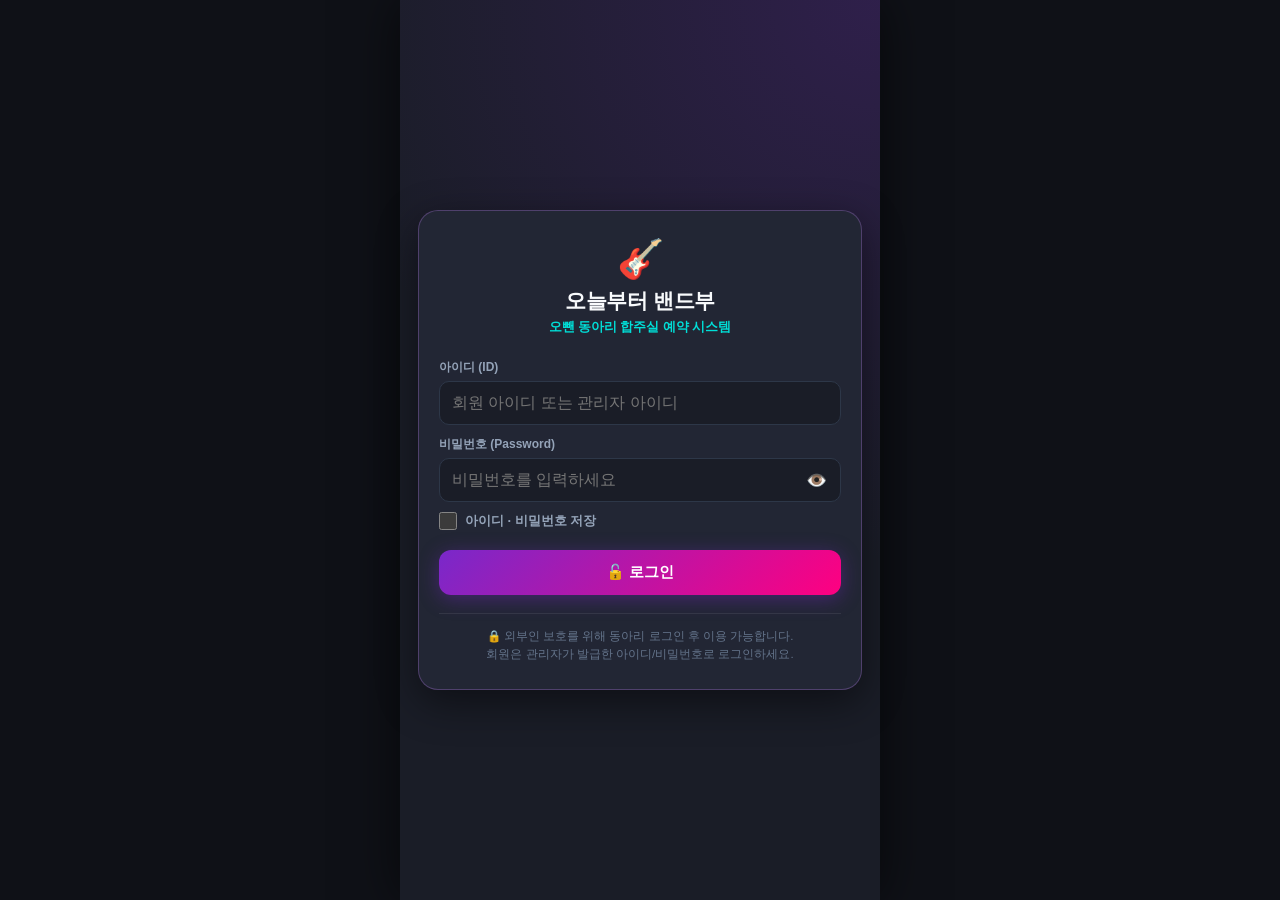
==== commit ab9826fc: "feat: add 4-tier account roles (admin, staff, member, rest) and account edit modal" ====
--- a/docs/index.html
+++ b/docs/index.html
@@ -41,7 +41,7 @@
       <form id="gateLoginForm" onsubmit="submitGateLogin(event)" autocomplete="on">
         <div class="form-group">
           <label class="form-label" for="loginUsername">아이디 (ID)</label>
-          <input type="text" id="loginUsername" name="username" autocomplete="username" autocapitalize="none" autocorrect="off" spellcheck="false" class="form-input" placeholder="부원 공용 아이디 또는 관리자 아이디" required>
+          <input type="text" id="loginUsername" name="username" autocomplete="username" autocapitalize="none" autocorrect="off" spellcheck="false" class="form-input" placeholder="회원 아이디 또는 관리자 아이디" required>
         </div>
 
         <div class="form-group">
@@ -66,7 +66,7 @@
 
       <div class="login-gate-footer">
         🔒 외부인 보호를 위해 동아리 로그인 후 이용 가능합니다.<br>
-        일반 부원은 관리자가 발급한 공용 아이디/비밀번호로 로그인하세요.
+        회원은 관리자가 발급한 아이디/비밀번호로 로그인하세요.
       </div>
     </div>
   </div>
@@ -98,7 +98,7 @@
         <button class="btn-admin-header" id="btnOpenAdminHub" onclick="openAdminHubModal('tab-accounts')" title="통합 관리자 센터" style="display:none;">
           <span>👑 관리자</span>
         </button>
-        <span class="member-user-badge" id="memberUserBadge" style="display:none;">👤 부원</span>
+        <button type="button" class="member-user-badge" id="memberUserBadge" onclick="openMemberPasswordModal()" title="내 비밀번호 변경" aria-label="내 비밀번호 변경" style="display:none;">👤 회원</button>
         <button class="btn-header-logout" id="btnHeaderLogout" onclick="logoutAuthSession()" title="로그아웃">로그아웃</button>
         <div class="header-status" id="connectionStatus" onclick="openShareModal()">
           <span class="status-dot"></span>
@@ -146,12 +146,15 @@
       <!-- 선택된 일자 상세 현황 패널 -->
       <div class="day-detail-panel">
         <div class="day-detail-header">
-          <div>
+          <div class="day-detail-meta">
             <div class="day-detail-title" id="selectedDateTitle">📅 예약 현황</div>
             <div class="day-detail-sub" id="selectedDateSub">일자를 선택해 주세요</div>
           </div>
           <button class="btn-book-primary" id="btnBookSlot" onclick="openBookingModalForSelectedDate()">
-            <span>➕ 합주 예약</span>
+            <svg class="btn-plus-svg" width="13" height="13" viewBox="0 0 16 16" fill="none" aria-hidden="true">
+              <path d="M8 2.5V13.5M2.5 8H13.5" stroke="currentColor" stroke-width="2.4" stroke-linecap="round"/>
+            </svg>
+            <span>합주 예약</span>
           </button>
         </div>
 
@@ -183,7 +186,10 @@
       <div class="section-header">
         <div class="section-title">🎵 합주곡 레퍼토리</div>
         <button class="section-action-btn" onclick="openSetlistModal()">
-          <span>➕ 곡 추가</span>
+          <svg class="btn-plus-svg" width="13" height="13" viewBox="0 0 16 16" fill="none" aria-hidden="true">
+            <path d="M8 2.5V13.5M2.5 8H13.5" stroke="currentColor" stroke-width="2.4" stroke-linecap="round"/>
+          </svg>
+          <span>곡 추가</span>
         </button>
       </div>
       <div id="setlistContainer">
@@ -270,7 +276,7 @@
           <div class="form-group">
             <div style="display:flex; justify-content:space-between; align-items:center; margin-bottom:5px; height:18px;">
               <label class="form-label" for="bookBandTeam" style="margin-bottom:0;">팀명</label>
-              <button type="button" class="btn-chip-edit admin-only" id="btnBookingEditTeams" onclick="openAdminHubModal('tab-teams')" title="팀명 목록 관리자 수정" style="display:none; padding:1px 7px; font-size:10.5px; line-height:14px;">✏️ 수정</button>
+              <button type="button" class="btn-chip-edit admin-only" id="btnBookingEditTeams" onclick="openTeamChipsModal()" title="팀명 목록 관리자 수정" style="display:none; padding:1px 7px; font-size:10.5px; line-height:14px;">✏️ 수정</button>
             </div>
             <select class="form-select" id="bookBandTeam" onchange="onBandTeamChange()" required>
               <!-- JS 동적 렌더링 -->
@@ -327,7 +333,7 @@
       <!-- [관리자 탭 A] 계정(아이디/패스워드) 생성 및 관리 -->
       <div id="adminTab-tab-accounts" class="admin-tab-pane active">
         <div style="font-size:12px; color:var(--text-sub); margin-bottom:12px; line-height:1.5;">
-          일반 부원이 로그인할 <strong>공용 아이디/비밀번호</strong> 또는 추가 관리자 계정을 생성·관리합니다.
+          회원이 로그인할 계정 또는 운영진/관리자 계정을 생성·관리합니다.
         </div>
 
         <form id="createAccountForm" onsubmit="submitCreateAccount(event)" style="background:rgba(255,255,255,0.03); border:1px solid var(--border-light); border-radius:12px; padding:12px; margin-bottom:14px;">
@@ -336,13 +342,15 @@
             <div class="form-group">
               <label class="form-label" for="newAccountRole">계정 구분</label>
               <select class="form-select" id="newAccountRole">
-                <option value="member">🎸 부원 공용</option>
+                <option value="member" selected>🎸 회원</option>
+                <option value="staff">⭐ 운영진</option>
                 <option value="admin">👑 관리자</option>
+                <option value="rest">💤 휴식 (로그인 차단)</option>
               </select>
             </div>
             <div class="form-group">
               <label class="form-label" for="newAccountDisplayName">표시 이름</label>
-              <input type="text" class="form-input" id="newAccountDisplayName" placeholder="예: 오뺀 부원 공용">
+              <input type="text" class="form-input" id="newAccountDisplayName" placeholder="예: 회원 또는 이름">
             </div>
           </div>
           <div class="form-row">
@@ -419,6 +427,48 @@
           <button type="submit" class="btn-submit">팀명 목록 저장하기</button>
         </form>
       </div>
+    </div>
+  </div>
+
+  <!-- [모달 3-B] 일반 부원 본인 비밀번호 변경 모달 -->
+  <div class="modal-overlay" id="memberPasswordModal">
+    <div class="bottom-sheet">
+      <div class="sheet-header">
+        <div class="sheet-title">🔒 내 비밀번호 변경</div>
+        <button type="button" class="sheet-close-btn" onclick="closeModal('memberPasswordModal')">✕</button>
+      </div>
+      <div class="member-pw-account-banner" id="memberPwAccountInfo">
+        👤 로그인 계정 확인 중...
+      </div>
+      <form id="memberPwForm" onsubmit="submitMemberPasswordChange(event)" autocomplete="off">
+        <div class="form-group">
+          <label class="form-label" for="memberCurrentPw">현재 비밀번호</label>
+          <div class="pw-input-wrapper">
+            <input type="password" id="memberCurrentPw" autocomplete="current-password" oninput="clearMemberPwError()" class="form-input" placeholder="현재 사용 중인 비밀번호" required style="padding-right: 46px;">
+            <button type="button" class="pw-toggle-btn" onclick="toggleMemberPwField('memberCurrentPw', this)" aria-label="현재 비밀번호 보기">👁️</button>
+          </div>
+        </div>
+
+        <div class="form-group">
+          <label class="form-label" for="memberNewPw">새 비밀번호 (4자 이상)</label>
+          <div class="pw-input-wrapper">
+            <input type="password" id="memberNewPw" minlength="4" autocomplete="new-password" oninput="clearMemberPwError()" class="form-input" placeholder="새 비밀번호 4자 이상 입력" required style="padding-right: 46px;">
+            <button type="button" class="pw-toggle-btn" onclick="toggleMemberPwField('memberNewPw', this)" aria-label="새 비밀번호 보기">👁️</button>
+          </div>
+        </div>
+
+        <div class="form-group">
+          <label class="form-label" for="memberNewPwConfirm">새 비밀번호 확인</label>
+          <div class="pw-input-wrapper">
+            <input type="password" id="memberNewPwConfirm" minlength="4" autocomplete="new-password" oninput="clearMemberPwError()" class="form-input" placeholder="새 비밀번호 한 번 더 입력" required style="padding-right: 46px;">
+            <button type="button" class="pw-toggle-btn" onclick="toggleMemberPwField('memberNewPwConfirm', this)" aria-label="새 비밀번호 확인 보기">👁️</button>
+          </div>
+        </div>
+
+        <div id="memberPwError" class="login-gate-error" style="display: none;"></div>
+
+        <button type="submit" class="btn-submit" id="btnMemberPwSubmit">🔒 비밀번호 변경하기</button>
+      </form>
     </div>
   </div>
 
@@ -637,7 +687,7 @@
         </div>
 
         <!-- 확대 안내 및 원터치 확대 버튼 -->
-        <div style="display: flex; gap: 8px; justify-content: center; margin-bottom: 8px;">
+        <div style="display: flex; flex-wrap: wrap; gap: 8px; justify-content: center; margin-bottom: 8px;">
           <button type="button" class="btn-manual-zoom-trigger" onclick="openImageZoom('./safari-guide.jpg', '사파리 바로가기 추가 방법 (우측 메뉴 확대)', 2.2, 'right')">
             🔍 1·2번 표시 부분 크게 확대보기
           </button>
@@ -673,8 +723,8 @@
 
         <!-- 1단계 스크린샷 -->
         <div style="text-align: left; margin-bottom: 16px;">
-          <div style="display: flex; align-items: center; justify-content: space-between; margin-bottom: 6px;">
-            <div style="font-size: 14px; font-weight: 800; color: #4ade80;">
+          <div style="display: flex; align-items: center; justify-content: space-between; gap: 8px; margin-bottom: 6px;">
+            <div style="font-size: 14px; font-weight: 800; color: #4ade80; min-width: 0;">
               1️⃣ 크롬 우측 상단 점 3개 메뉴 [ ⋮ ] 터치
             </div>
             <button type="button" class="btn-step-zoom" onclick="openImageZoom('./chrome-guide-1.jpg', '1단계: 우측 상단 점 3개 메뉴 [⋮] 터치', 1.8, 'top-right')">🔍 확대</button>
@@ -687,8 +737,8 @@
 
         <!-- 2단계 스크린샷 -->
         <div style="text-align: left; margin-bottom: 16px;">
-          <div style="display: flex; align-items: center; justify-content: space-between; margin-bottom: 6px;">
-            <div style="font-size: 14px; font-weight: 800; color: #4ade80;">
+          <div style="display: flex; align-items: center; justify-content: space-between; gap: 8px; margin-bottom: 6px;">
+            <div style="font-size: 14px; font-weight: 800; color: #4ade80; min-width: 0;">
               2️⃣ 메뉴에서 [설치 및 바로가기 만들기] 터치
             </div>
             <button type="button" class="btn-step-zoom" onclick="openImageZoom('./chrome-guide-2.jpg', '2단계: [설치 및 바로가기 만들기] 터치', 1.8, 'bottom')">🔍 확대</button>
@@ -701,8 +751,8 @@
 
         <!-- 3단계 스크린샷 -->
         <div style="text-align: left; margin-bottom: 16px;">
-          <div style="display: flex; align-items: center; justify-content: space-between; margin-bottom: 6px;">
-            <div style="font-size: 14px; font-weight: 800; color: #4ade80;">
+          <div style="display: flex; align-items: center; justify-content: space-between; gap: 8px; margin-bottom: 6px;">
+            <div style="font-size: 14px; font-weight: 800; color: #4ade80; min-width: 0;">
               3️⃣ [바로가기 만들기] 터치!
             </div>
             <button type="button" class="btn-step-zoom" onclick="openImageZoom('./chrome-guide-3.jpg', '3단계: [바로가기 만들기] 터치', 1.8, 'center')">🔍 확대</button>
@@ -735,11 +785,46 @@
       </div>
     </div>
     <div class="image-zoom-controls">
-      <button type="button" class="btn-zoom-ctrl" onclick="adjustImageZoom(-0.5)">➖ 축소</button>
+      <button type="button" class="btn-zoom-ctrl" onclick="adjustImageZoom(-0.5)">− 축소</button>
       <button type="button" class="btn-zoom-ctrl" id="btnZoomLevelText" onclick="setImageZoom(1)">100%</button>
       <button type="button" class="btn-zoom-ctrl highlight" onclick="setImageZoom(2.2)">🔍 2.2배</button>
-      <button type="button" class="btn-zoom-ctrl" onclick="adjustImageZoom(0.6)">➕ 확대</button>
+      <button type="button" class="btn-zoom-ctrl" onclick="adjustImageZoom(0.6)">+ 확대</button>
       <button type="button" class="btn-zoom-ctrl close" onclick="closeImageZoom()">닫기</button>
+    </div>
+  </div>
+
+  <!-- [모달 13] 계정 정보(이름, 구분) 수정 모달 -->
+  <div class="modal-overlay" id="editAccountModal">
+    <div class="bottom-sheet" style="max-width: 440px;">
+      <div class="sheet-header">
+        <div class="sheet-title">✏️ 계정 정보 수정</div>
+        <button type="button" class="sheet-close" onclick="closeModal('editAccountModal')">✕</button>
+      </div>
+      <form id="editAccountForm" onsubmit="submitEditAccount(event)" style="padding: 12px 14px 20px;">
+        <input type="hidden" id="editAccountUserId">
+        <div class="form-group" style="margin-bottom: 12px;">
+          <label class="form-label" for="editAccountRole" style="font-size:12px; font-weight:700;">계정 구분</label>
+          <select class="form-select" id="editAccountRole">
+            <option value="member">🎸 회원</option>
+            <option value="staff">⭐ 운영진</option>
+            <option value="admin">👑 관리자</option>
+            <option value="rest">💤 휴식 (로그인 차단)</option>
+          </select>
+        </div>
+        <div class="form-group" style="margin-bottom: 12px;">
+          <label class="form-label" for="editAccountUsername" style="font-size:12px; font-weight:700;">아이디 (ID / 이름)</label>
+          <input type="text" class="form-input" id="editAccountUsername" placeholder="아이디 입력 (2자 이상)" required autocapitalize="none" autocorrect="off" spellcheck="false">
+          <div id="editAccountUsernameHint" style="font-size: 11px; color: var(--text-dim); margin-top: 4px;">로그인 시 사용하는 고유 아이디입니다.</div>
+        </div>
+        <div class="form-group" style="margin-bottom: 16px;">
+          <label class="form-label" for="editAccountDisplayName" style="font-size:12px; font-weight:700;">계정 표시 이름</label>
+          <input type="text" class="form-input" id="editAccountDisplayName" placeholder="예: 회원 또는 성함" required>
+        </div>
+        <div style="display: flex; gap: 8px;">
+          <button type="button" class="btn-cancel" style="flex: 1;" onclick="closeModal('editAccountModal')">취소</button>
+          <button type="submit" class="btn-submit" style="flex: 2; margin: 0;">저장하기</button>
+        </div>
+      </form>
     </div>
   </div>
 
--- a/docs/style.css
+++ b/docs/style.css
@@ -325,6 +325,7 @@
   display: flex;
   justify-content: space-between;
   align-items: center;
+  gap: 10px;
   margin-bottom: 14px;
   padding: 4px 0 10px 0;
   border-bottom: 1px solid var(--border-light);
@@ -338,6 +339,8 @@
   align-items: center;
   gap: 6px;
   letter-spacing: -0.3px;
+  min-width: 0;
+  word-break: keep-all;
 }
 
 .section-action-btn {
@@ -346,15 +349,23 @@
   border: none;
   font-size: 12px;
   font-weight: 800;
-  padding: 7px 14px;
+  padding: 8px 13px;
   border-radius: 20px;
-  display: flex;
-  align-items: center;
+  display: inline-flex;
+  align-items: center;
+  justify-content: center;
   gap: 5px;
   cursor: pointer;
   box-shadow: var(--accent-glow);
   transition: all 0.15s ease;
   white-space: nowrap;
+  flex-shrink: 0;
+  line-height: 1.2;
+}
+
+.btn-plus-svg {
+  display: block;
+  flex-shrink: 0;
 }
 
 .section-action-btn:hover {
@@ -471,6 +482,8 @@
   border-radius: 4px;
   font-weight: 700;
   font-size: 10px;
+  white-space: nowrap;
+  flex-shrink: 0;
 }
 
 /* 요일 헤더 */
@@ -665,6 +678,30 @@
   }
   .calendar-days-grid {
     gap: 2px;
+  }
+  .day-detail-panel {
+    padding: 14px 12px;
+  }
+  .day-detail-title {
+    font-size: 15px;
+    gap: 5px;
+  }
+  .btn-book-primary {
+    padding: 8px 12px;
+    font-size: 12px;
+  }
+  .member-user-badge {
+    max-width: 82px;
+  }
+  .admin-tab-btn {
+    font-size: 11px;
+    padding: 7px 3px;
+  }
+}
+
+@media (max-width: 365px) {
+  .brand-badge {
+    display: none;
   }
 }
 
@@ -692,8 +729,20 @@
   .brand-title {
     font-size: 13px;
   }
-  .brand-badge {
-    display: none;
+  .day-detail-title {
+    font-size: 14px;
+  }
+  .day-count-badge {
+    font-size: 10px;
+    padding: 2px 6px;
+  }
+  .btn-book-primary {
+    padding: 7px 10px;
+    font-size: 11.5px;
+  }
+  .btn-share-icon, .btn-edit-res, .btn-cancel-res, .btn-force-cancel {
+    font-size: 10.5px;
+    padding: 6px 4px;
   }
 }
 
@@ -789,7 +838,13 @@
   display: flex;
   justify-content: space-between;
   align-items: center;
+  gap: 10px;
   margin-bottom: 12px;
+}
+
+.day-detail-meta {
+  flex: 1;
+  min-width: 0;
 }
 
 .day-detail-title {
@@ -798,28 +853,63 @@
   color: var(--text-main);
   display: flex;
   align-items: center;
+  flex-wrap: wrap;
   gap: 6px;
+  line-height: 1.3;
+}
+
+.day-date-text {
+  white-space: nowrap;
+  flex-shrink: 0;
+}
+
+.day-count-badge {
+  display: inline-flex;
+  align-items: center;
+  justify-content: center;
+  padding: 2px 8px;
+  border-radius: 999px;
+  font-size: 11px;
+  font-weight: 800;
+  line-height: 1.25;
+  white-space: nowrap;
+  flex-shrink: 0;
+  background: rgba(168, 85, 247, 0.22);
+  color: #e9d5ff;
+  border: 1px solid rgba(192, 132, 252, 0.42);
+}
+
+.day-count-badge.is-empty {
+  background: rgba(148, 163, 184, 0.14);
+  color: var(--text-sub);
+  border-color: rgba(148, 163, 184, 0.28);
 }
 
 .day-detail-sub {
   font-size: 11px;
   color: var(--text-dim);
-  margin-top: 2px;
+  margin-top: 3px;
+  line-height: 1.35;
+  word-break: keep-all;
 }
 
 .btn-book-primary {
   background: var(--accent-gradient);
-  color: white;
+  color: #ffffff;
   border: none;
-  font-size: 12px;
-  font-weight: 800;
-  padding: 8px 14px;
+  font-size: 12.5px;
+  font-weight: 800;
+  padding: 9px 13px;
   border-radius: 10px;
   cursor: pointer;
   box-shadow: var(--accent-glow);
-  display: flex;
-  align-items: center;
-  gap: 4px;
+  display: inline-flex;
+  align-items: center;
+  justify-content: center;
+  gap: 5px;
+  white-space: nowrap;
+  flex-shrink: 0;
+  line-height: 1.2;
   transition: transform 0.1s;
 }
 
@@ -849,7 +939,7 @@
   padding: 12px 14px;
   display: flex;
   flex-direction: column;
-  gap: 10px;
+  gap: 8px;
   box-shadow: 0 2px 8px rgba(0, 0, 0, 0.2);
   transition: all 0.2s ease;
 }
@@ -863,6 +953,7 @@
   display: flex;
   justify-content: space-between;
   align-items: center;
+  gap: 8px;
   width: 100%;
 }
 
@@ -887,42 +978,44 @@
 
 .timeline-bottom-row {
   display: flex;
-  justify-content: space-between;
-  align-items: center;
-  width: 100%;
-  gap: 10px;
+  flex-direction: column;
+  align-items: stretch;
+  width: 100%;
+  gap: 8px;
 }
 
 .timeline-member {
   display: inline-flex;
   align-items: center;
   gap: 6px;
-  font-size: 13px;
+  font-size: 13.5px;
   font-weight: 600;
   color: #e2e8f0;
-  white-space: nowrap;
-  overflow: hidden;
-  text-overflow: ellipsis;
+  width: 100%;
   min-width: 0;
 }
 
 .timeline-user-icon {
   font-size: 13px;
   opacity: 0.85;
+  flex-shrink: 0;
 }
 
 .timeline-user-name {
-  white-space: nowrap;
-  overflow: hidden;
-  text-overflow: ellipsis;
+  white-space: normal;
+  word-break: keep-all;
+  overflow-wrap: break-word;
+  line-height: 1.35;
 }
 
 .timeline-actions {
-  display: inline-flex;
+  display: grid;
+  grid-template-columns: repeat(3, minmax(0, 1fr));
   align-items: center;
   gap: 6px;
-  flex-shrink: 0;
-  white-space: nowrap;
+  width: 100%;
+  padding-top: 6px;
+  border-top: 1px dashed rgba(255, 255, 255, 0.08);
 }
 
 .timeline-info {
@@ -984,17 +1077,18 @@
   background: rgba(56, 189, 248, 0.14);
   color: #38bdf8;
   border: 1px solid rgba(56, 189, 248, 0.35);
-  padding: 6px 10px;
+  padding: 6px 6px;
   border-radius: 8px;
   font-size: 11px;
   font-weight: 700;
   cursor: pointer;
   white-space: nowrap;
-  flex-shrink: 0;
+  width: 100%;
+  min-height: 32px;
   display: inline-flex;
   align-items: center;
   justify-content: center;
-  gap: 2px;
+  gap: 3px;
   transition: all 0.15s ease;
 }
 
@@ -1007,13 +1101,14 @@
   background: rgba(239, 68, 68, 0.12);
   color: #f87171;
   border: 1px solid rgba(239, 68, 68, 0.25);
-  padding: 6px 11px;
+  padding: 6px 6px;
   border-radius: 8px;
   font-size: 11px;
   font-weight: 700;
   cursor: pointer;
   white-space: nowrap;
-  flex-shrink: 0;
+  width: 100%;
+  min-height: 32px;
   display: inline-flex;
   align-items: center;
   justify-content: center;
@@ -1114,6 +1209,8 @@
   display: flex;
   justify-content: space-between;
   align-items: center;
+  gap: 8px;
+  flex-wrap: wrap;
   margin-bottom: 8px;
 }
 
@@ -1155,6 +1252,8 @@
   color: var(--text-main);
   margin-bottom: 6px;
   line-height: 1.4;
+  word-break: keep-all;
+  overflow-wrap: break-word;
 }
 
 .notice-content {
@@ -1162,6 +1261,8 @@
   color: var(--text-sub);
   line-height: 1.5;
   white-space: pre-wrap;
+  word-break: keep-all;
+  overflow-wrap: break-word;
 }
 
 .notice-footer {
@@ -1195,32 +1296,40 @@
   background: var(--bg-card);
   border: 1px solid var(--border-light);
   border-radius: 12px;
-  padding: 14px 16px;
+  padding: 14px 14px;
   margin-bottom: 10px;
   display: flex;
-  justify-content: space-between;
-  align-items: center;
+  flex-direction: column;
+  align-items: stretch;
+  gap: 10px;
 }
 
 .song-info {
   display: flex;
   flex-direction: column;
-  gap: 3px;
+  gap: 4px;
+  min-width: 0;
 }
 
 .song-title {
   font-size: 15px;
   font-weight: 700;
   color: var(--text-main);
+  word-break: keep-all;
+  overflow-wrap: break-word;
+  line-height: 1.35;
 }
 
 .song-artist {
   font-size: 12px;
   color: var(--text-sub);
+  word-break: keep-all;
+  overflow-wrap: break-word;
 }
 
 .song-tags {
   display: flex;
+  flex-wrap: wrap;
   gap: 6px;
   margin-top: 4px;
 }
@@ -1231,12 +1340,17 @@
   padding: 2px 6px;
   border-radius: 4px;
   color: #94a3b8;
+  white-space: nowrap;
 }
 
 .song-actions {
   display: flex;
   align-items: center;
-  gap: 8px;
+  justify-content: flex-end;
+  flex-wrap: wrap;
+  gap: 6px;
+  padding-top: 8px;
+  border-top: 1px dashed rgba(255, 255, 255, 0.08);
 }
 
 .btn-link {
@@ -1244,13 +1358,15 @@
   color: #ff4d4d;
   border: 1px solid rgba(255, 0, 0, 0.3);
   padding: 6px 10px;
-  border-radius: 6px;
+  border-radius: 7px;
   font-size: 11px;
   font-weight: 700;
   text-decoration: none;
-  display: flex;
+  display: inline-flex;
   align-items: center;
   gap: 4px;
+  white-space: nowrap;
+  flex-shrink: 0;
 }
 
 /* 부원 명부 카드 */
@@ -1634,13 +1750,50 @@
   gap: 3px;
   font-size: 10.5px;
   font-weight: 700;
+  font-family: inherit;
+  line-height: 1.2;
+  -webkit-appearance: none;
+  appearance: none;
   color: #c084fc;
   background: rgba(121, 40, 202, 0.16);
   border: 1px solid rgba(192, 132, 252, 0.35);
   padding: 4px 7px;
   border-radius: 20px;
-  white-space: nowrap;
-  flex-shrink: 0;
+  cursor: pointer;
+  white-space: nowrap;
+  flex-shrink: 0;
+  max-width: 110px;
+  overflow: hidden;
+  text-overflow: ellipsis;
+  transition: all 0.15s ease;
+}
+
+.member-user-badge:focus-visible {
+  outline: none;
+  box-shadow: 0 0 0 2px rgba(192, 132, 252, 0.55);
+}
+
+.member-user-badge:hover {
+  background: rgba(121, 40, 202, 0.24);
+  border-color: rgba(192, 132, 252, 0.55);
+}
+
+.member-user-badge:active {
+  transform: scale(0.96);
+  background: rgba(121, 40, 202, 0.34);
+  border-color: rgba(192, 132, 252, 0.75);
+}
+
+.member-pw-account-banner {
+  background: rgba(121, 40, 202, 0.12);
+  border: 1px solid rgba(192, 132, 252, 0.3);
+  border-radius: 10px;
+  padding: 10px 12px;
+  margin-bottom: 12px;
+  font-size: 12.5px;
+  color: #e9d5ff;
+  line-height: 1.45;
+  word-break: break-word;
 }
 
 .btn-header-logout {
@@ -1753,12 +1906,24 @@
   border: 1px solid rgba(245, 158, 11, 0.45);
 }
 
+.admin-account-role-badge.role-staff {
+  background: rgba(168, 85, 247, 0.2);
+  color: #c084fc;
+  border: 1px solid rgba(168, 85, 247, 0.45);
+}
+
 .admin-account-role-badge.role-member {
   background: rgba(0, 223, 216, 0.15);
   color: #00dfd8;
   border: 1px solid rgba(0, 223, 216, 0.35);
 }
 
+.admin-account-role-badge.role-rest {
+  background: rgba(148, 163, 184, 0.15);
+  color: #94a3b8;
+  border: 1px solid rgba(148, 163, 184, 0.35);
+}
+
 .admin-account-sub {
   font-size: 11px;
   color: var(--text-dim);
@@ -1770,6 +1935,22 @@
   align-items: center;
   gap: 5px;
   flex-shrink: 0;
+}
+
+.btn-acct-edit {
+  background: rgba(168, 85, 247, 0.15);
+  border: 1px solid rgba(168, 85, 247, 0.35);
+  color: #c084fc;
+  font-size: 11px;
+  font-weight: 700;
+  padding: 5px 8px;
+  border-radius: 7px;
+  cursor: pointer;
+  white-space: nowrap;
+  flex-shrink: 0;
+  display: inline-flex;
+  align-items: center;
+  gap: 3px;
 }
 
 .btn-acct-pw {
@@ -1781,6 +1962,11 @@
   padding: 5px 8px;
   border-radius: 7px;
   cursor: pointer;
+  white-space: nowrap;
+  flex-shrink: 0;
+  display: inline-flex;
+  align-items: center;
+  gap: 3px;
 }
 
 .btn-acct-del {
@@ -1792,6 +1978,11 @@
   padding: 5px 8px;
   border-radius: 7px;
   cursor: pointer;
+  white-space: nowrap;
+  flex-shrink: 0;
+  display: inline-flex;
+  align-items: center;
+  gap: 3px;
 }
 
 .btn-setlist-del {
@@ -1800,9 +1991,14 @@
   color: #f87171;
   font-size: 11px;
   font-weight: 700;
-  padding: 5px 8px;
-  border-radius: 6px;
-  cursor: pointer;
+  padding: 6px 10px;
+  border-radius: 7px;
+  cursor: pointer;
+  white-space: nowrap;
+  flex-shrink: 0;
+  display: inline-flex;
+  align-items: center;
+  gap: 3px;
 }
 
 .quick-chip-group {
@@ -1880,17 +2076,19 @@
   background: linear-gradient(135deg, #ef4444 0%, #b91c1c 100%);
   color: white;
   border: none;
-  padding: 6px 11px;
+  padding: 6px 6px;
   border-radius: 8px;
   font-size: 11px;
   font-weight: 800;
   cursor: pointer;
   box-shadow: 0 2px 8px rgba(239, 68, 68, 0.4);
   white-space: nowrap;
-  flex-shrink: 0;
+  width: 100%;
+  min-height: 32px;
   display: inline-flex;
   align-items: center;
   justify-content: center;
+  gap: 3px;
   transition: all 0.15s ease;
 }
 
@@ -1940,17 +2138,26 @@
   background: rgba(254, 229, 0, 0.15);
   color: #facc15;
   border: 1px solid rgba(254, 229, 0, 0.35);
-  padding: 6px 11px;
+  padding: 6px 6px;
   border-radius: 8px;
   font-size: 11px;
   font-weight: 700;
   cursor: pointer;
   display: inline-flex;
   align-items: center;
+  justify-content: center;
   gap: 3px;
   white-space: nowrap;
-  flex-shrink: 0;
+  width: 100%;
+  min-height: 32px;
   transition: all 0.15s ease;
+}
+
+@media (max-width: 350px) {
+  .btn-share-icon, .btn-edit-res, .btn-cancel-res, .btn-force-cancel {
+    font-size: 10.5px;
+    padding: 6px 4px;
+  }
 }
 
 .btn-share-icon:active {
